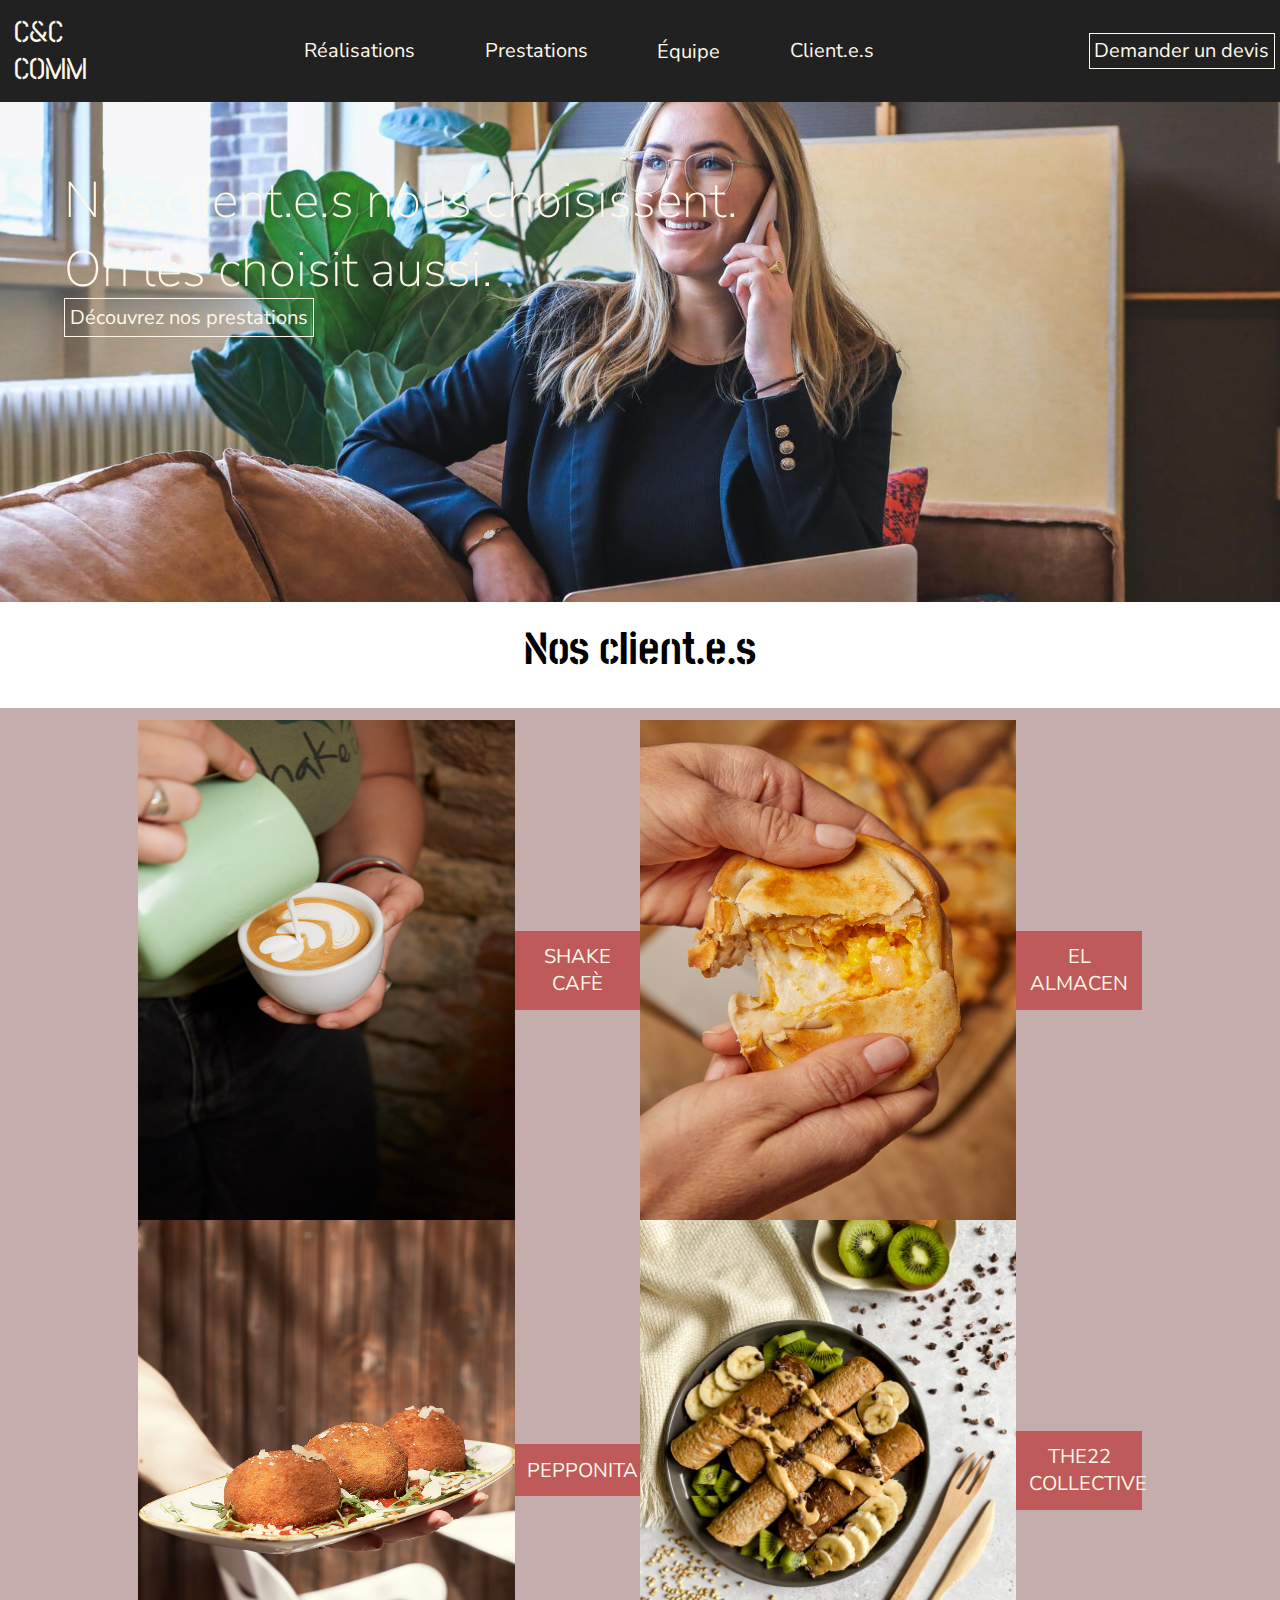
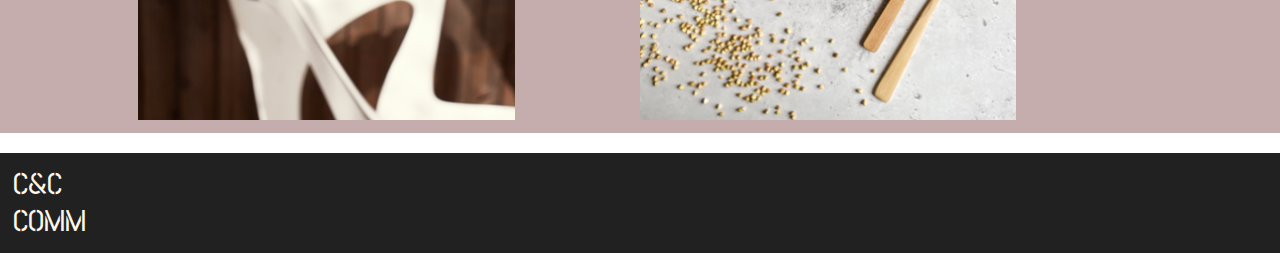
==== pages/clients.html @ c47ff3e6 "maquetacion con flexbox y grids" ====
<!DOCTYPE html>
<html lang="en">
<head>
    <meta charset="UTF-8">
    <meta http-equiv="X-UA-Compatible" content="IE=edge">
    <meta name="viewport" content="width=device-width, initial-scale=1.0">
    <title>C&C COMM - Client.e.s</title>
    <link rel="preconnect" href="https://fonts.googleapis.com">
    <link rel="preconnect" href="https://fonts.gstatic.com" crossorigin>
    <link href="https://fonts.googleapis.com/css2?family=Nunito+Sans:wght@200;400;700&display=swap" rel="stylesheet">
    <link rel="preconnect" href="https://fonts.googleapis.com"> 
    <link rel="preconnect" href="https://fonts.gstatic.com" crossorigin> 
    <link href="https://fonts.googleapis.com/css2?family=Nunito+Sans:wght@200;400;700&family=Stick+No+Bills:wght@200;400;700&display=swap" rel="stylesheet">
    <link rel="stylesheet" href="../css/styles.css">
</head>
<body>
    <header>
        <div>
            <a href="../index.html" class="logo">C&C<br>COMM</a>
        </div>
        <nav>
            <ul>
                <li><a href="./realisations.html">Réalisations</a></li>
                <li><a href="./prestations.html">Prestations</a></li>
                <li><a href="./equipe.html">Équipe</a></li>
                <li><a href="./clients.html">Client.e.s</a></li>
            </ul>
        </nav>
        <div>
            <a href="./prestations.html" class="devis">Demander un devis</a>
        </div>
    </header>
    <main>
        <section class="bannerClients">
            <!--<img src="../assets/img/clients/clients-cover.jpg" alt="cliente">-->
            <div>
                <h1>Nos client.e.s nous choisissent.<br>On les choisit aussi.</h1>
                <a href="./prestations.html">Découvrez nos prestations</a>
            </div>
        </section>
        <section class="clients">
            <div class="clientsTitle">
                <h2>Nos client.e.s</h2>
            </div>
            <div class="nosClients">
                <img src="../assets/img/clients/shakecafe.jpg" alt="shake cafe">
                <a href="https://www.shakecafe.it" target="blank">Shake Cafè</a>
                <img src="../assets/img/clients/almacen.jpg" alt="empanadas">
                <a href="https://www.el-almacen-empanadas.fr" target="blank">El Almacen</a>
                <img src="../assets/img/clients/pepponita.jpg" alt="arancini">
                <a href="https://www.pepponita.fr" target="blank">Pepponita</a>
                <img src="../assets/img/clients/the22.jpg" alt="yoga studio">
                <a href="https://www.the-22.com" target="blank">The22 Collective</a>
            </div>
        </section>
    </main>
    <footer>
        <div>
            <a href="../index.html" class="logo">C&C<br>COMM</a>
        </div>
    </footer>
</body>
</html>
---- css/styles.css ----
/*Todas las paginas - header y footer */
*{
    padding: 0;
    margin: 0;
    box-sizing: border-box;
}
html{
    font-size: 62.5%;
}
.containerGridIndex{
    display: grid;
    grid-template-columns: 1fr;
    grid-template-rows: 10rem 100% auto;
}
header{
    display:flex;
    border: 1px solid #212121;
    width:100%;
    padding:1%;
    background-color: #212121;
    color:#FFF8EA;
    font-family: 'Nunito Sans', sans-serif;
    font-size: 2rem;
    flex-wrap: nowrap;
    justify-content: space-between;
    align-items: center;
}
ul{
    display: flex;
    list-style: none;
    flex-wrap: wrap;
    column-gap: 7rem;
}
li a{
    background-color: #212121;
    color: #FFF8EA;
    font-size: 2rem;
    justify-content: space-around;
    padding: 1%;
    font-family: 'Nunito Sans', sans-serif;
    text-decoration: none;
}
li a:hover{
    background-color:#212121;
    color: #FFF8EA;
    padding:0.5rem;
    border: 1px solid #FFF8EA;
}
footer{
    border: 1% solid #212121;
    padding:1%;
    background-color: #212121;
    color:#FFF8EA;
    font-family: 'Nunito Sans', sans-serif;
    font-size:1.5rem;
    width:100%;
}
.devis{
    display: flex;
    border: 1px solid #FFF8EA;
    background-color: #212121;
    color: #FFF8EA;
    width: 105%;
    align-items: center;
    padding:2%;
    font-size:2rem;
    font-family: 'Nunito Sans', sans-serif;
    text-decoration: none;
    text-align: center;
}
.devis:hover{
    border: 1px solid #FFF8EA;
    background-color:#BE5A5A;
    color: #FFF8EA;   
}
.logo{
    font-family:'Stick No Bills', sans-serif;
    font-weight: light;
    text-align: left;
    font-size: 3rem;
    text-transform: uppercase;
    color:#FFF8EA;
    background-color: transparent;
    text-decoration: none;
}
p{
    font-family:'Nunito Sans', sans-serif;
    font-weight: light;
    text-align: center;
    margin-bottom: 2%;
    font-size: 3rem;
}
/* PAGINA INDEX - ACCUEIL */
.bannerIndex{
    display: grid;
    grid-template-columns: 1fr;
    grid-template-rows: repeat(9,1fr);
    width:100%;
    background-image: url("../assets/img/accueil-index/accueil-cover.jpg");
    background-size: cover;
    height: 50rem;
}
.bannerTextIndex{
    padding: 5%;
    margin-bottom: 15rem;
    background-position: center;
    text-align: left;
    color: #FFF8EA;
}
.bannerTextIndex h1{
    grid-row: 4 / 7;
    align-self: center;
    font-size: 5rem;
    font-family: 'Nunito Sans', sans-serif;
    font-weight: lighter;
    color:#FFF8EA;
}
.bannerTextIndex a{
    grid-row: 7 /8;
    border: 1px solid #FFF8EA;
    padding:0.5rem;
    color: #FFF8EA;
    width: 20%;
    font-size:2rem;
    font-family: 'Nunito Sans', sans-serif;
    text-decoration: none;
    text-align: center;
    margin-left: none;
}
.bannerTextIndex a:hover{
    border: 1px solid #BE5A5A;
    padding:0.5rem;
    color: #FFF8EA;
    background-color: #BE5A5A; 
}
.bannerSub{
    margin-top:3rem;
    font-size: 1.5rem;
    width: 100%;
    padding:1% 2% 1% 2%;
    font-family: 'Nunito Sans', sans-serif;
    background-color: white;
    color:#212121;
    font-size: 2rem;
    align-items: center;
    text-align: center;
}
.nosPrestationsIndex{
    display: grid;
    grid-template-columns: 1fr;
    grid-template-rows: auto 2fr auto;
    justify-content: center;
    align-content: center;
}
.nosPrestationsIndex h3{
    font-size: 4rem;
    text-align: center;
    font-family: 'Stick No Bills', sans-serif;
    margin-top: 10rem;
}
.nosPrestionsIndexImg{
    display: grid;
    grid-template-columns: 1fr 1fr 1fr;
    column-gap: 2rem;
    align-content: space-around;
    justify-content: center;
    margin-top: 4rem;
    margin-bottom: 4rem;
}
.nosPrestationsIndexImg div{
    display: flex;
    justify-content: space-evenly;
    align-items: center;
    align-content: center;
    text-align: center;
}
.indexImg{
    width: 100%;
    height: 30rem;
}
.buttonIndexPrestations{
    display: grid;
    grid-template-columns: 1fr 1fr 1fr;
    align-content: center;
}
.buttonIndexPrestations a{
    grid-column:2/ 3;
    color:#FFF8EA;
    background-color:#BE5A5A;
    width: 100%;
    height: 4rem;
    padding: 1%;
    font-size:2rem;
    font-family: 'Nunito Sans', sans-serif;
    text-decoration: none;
    text-transform: uppercase;
    justify-content: center;
    text-align: center;
}
.nosRealisationsIndex{
    display: flex;
    flex-direction: column;
    margin-top: 2rem;
    color:#212121;
    background-color:#C5ADAD;
    padding:2%;
    text-align: center;
}
.nosRealisationsIndex h3{
    text-justify: center;
    text-align: center;
    font-family: 'Stick No Bills', sans-serif;
    font-size:4rem;
}
.nosRealisationsIndex p{
    font-family: 'Nunito Sans', sans-serif;
    color:#8B1A1A;
    font-size: 2rem;
}
.nosRealisationsIndex img{
    width: 100%; 
    height: 40rem; 
    object-fit:cover;
}
.buttonIndexRealisations{
    display: grid;
    grid-template-columns: 1fr 1fr 1fr;
    align-content: center;
}
.buttonIndexRealisations a{
    margin-top: 2rem;
    grid-column:2/ 3;
    color:#FFF8EA;
    background-color:#BE5A5A;
    width: 100%;
    height: 4rem;
    padding: 1%;
    font-size:2rem;
    font-family: 'Nunito Sans', sans-serif;
    text-decoration: none;
    text-transform: uppercase;
    justify-content: center;
    text-align: center;
}
.besoinParticulierIndex{
    display: flex;
    flex-direction: column;
    margin-left:2%;
    margin-right: 2%;
    color:#212121;
    margin-top:2%;
    text-align: center;
    font-size: 2rem;
}
.besoinParticulierIndex h3{
    text-justify: center;
    text-align: center;
    font-family: 'Stick No Bills', sans-serif;
    font-size:4rem;
}
.besoinParticulierIndex p{
    font-family:'Nunito Sans', sans-serif;
    font-weight: light;
    text-align: center;
    font-size: 2.5rem;
}
.buttonIndexDevis{
    display: grid;
    grid-template-columns: 1fr 1fr 1fr;
    align-content: center;
}
.buttonIndexDevis a{
    grid-column:2/ 3;
    color:#FFF8EA;
    background-color:#BE5A5A;
    width: 100%;
    height: 4rem;
    padding: 1%;
    font-size:2rem;
    font-family: 'Nunito Sans', sans-serif;
    text-decoration: none;
    text-transform: uppercase;
    justify-content: center;
    text-align: center;
}
.barraPreguntaIndex{
    display: flex;
    flex-direction: column;
    background-color: #8B1A1A;
    margin:5%;
    color:#FFF8EA;
    padding:2%;
}
.barraPreguntaIndex p{
    text-justify: left;
    text-align: left;
    font-family: 'Stick No Bills', sans-serif;
    color:#FFF8EA;
    font-weight: bold;
    font-size:3rem;
}
/* PAGINA REALISATIONS */
.bannerRealisations{
    display: grid;
    grid-template-columns: 1fr;
    grid-template-rows: repeat(9,1fr);
    width:100%;
    background-image: url("../assets/img/realisations/realisations-cover.jpg");
    background-size: cover;
    height: 50rem;
}
.bannerRealisations div{
    background-image: url("../assets/img/realisations/realisations-cover.jpg");
    background-size: cover;
    width: 100%;
    height: 50rem;
    padding: 5%;
    background-position: center;
    text-align: left;
    color: #FFF8EA;
}
.bannerRealisations h1{
    display: flex;
    align-items:center;
    margin-left: none;
    font-size: 5rem;
    font-family: 'Nunito Sans', sans-serif;
    font-weight: lighter;
    color:#FFF8EA;
}
.bannerRealisations a{
    flex-wrap: nowrap;
    border: 1px solid #FFF8EA;
    padding:0.5rem;
    color: #FFF8EA;
    width: 20%;
    font-size:2rem;
    font-family: 'Nunito Sans', sans-serif;
    text-decoration: none;
    text-align: center;
}
.bannerRealisations img{
    width: 100%; 
    height: 50rem;
}
.realisations{
display: flex;
flex-direction: column;
}
.realisations h2{
    text-justify: center;
    text-align: center;
    font-family: 'Stick No Bills', sans-serif;
    font-size:5rem;
    margin-top: 3rem;
    margin-bottom: 3rem;
}
.realisationsImg{
    display: flex;
    flex-direction: row;
    flex-wrap: wrap;
    align-items: center;
    justify-content: space-around;
    row-gap: 2rem;
}
.realisationsImg img{
    width: 30%;
    height: 10%;
    margin-bottom: 2rem;
}
/* PAGINA PRESTATIONS */
.bannerPrestations{
 display: grid;
    grid-template-columns: 1fr;
    grid-template-rows: repeat(9,1fr);
    width:100%;
    background-image: url("../assets/img/prestations/prestations-cover.jpg");
    background-size: cover;
    height: 50rem;
}
.bannerPrestations div{
    background-image: url("../assets/img/prestations/prestations-cover.jpg");
    background-size: cover;
    width: 100%;
    height: 50rem;
    padding: 5%;
    background-position: center;
    text-align: left;
    color: #FFF8EA;   
}
.bannerPrestations h1{
    display: flex;
    align-items: center;
    font-size: 5rem;
    font-family: 'Nunito Sans', sans-serif;
    font-weight: lighter;
    color:#FFF8EA;
}
.bannerPrestations a{
    flex-wrap: nowrap;
    border: 1px solid #FFF8EA;
    padding:0.5rem;
    color: #FFF8EA;
    width: 20%;
    font-size:2rem;
    font-family: 'Nunito Sans', sans-serif;
    text-decoration: none;
    text-align: center;
}
.bannerPrestations img{
    width: 100%; 
    height: 50rem;
}
.prestations{
    display: flex;
    flex-direction: column;
    align-items: center;
    justify-content: center;
}
.prestationsTitle{
    text-justify: center;
    text-align: center;
    font-family: 'Stick No Bills', sans-serif;
    font-size:5rem;
    margin-top: 3rem;
    margin-bottom: 3rem;  
}
.prestations div h2{
    font-size:3rem;
    font-family: 'Nunito Sans', sans-serif;
    text-align: center;
    margin-top: 2rem;
}
.prestations p{
    text-align: center;
    font-size: 2rem;
}
.caja{
    color:#212121;
    background-color:#C5ADAD;
    padding:1%;
    text-align: center;  
}
.prestationsButtons{
    display: flex;
    flex-direction: row;
    justify-content: space-evenly;  
}
.prestationsButtons a{
    color:#FFF8EA;
    background-color:#BE5A5A;
    width: 30%;
    height: 10%;
    margin-top: 1rem;
    margin-bottom: 1rem;
    padding:0.5%;
    font-size:2rem;
    font-family: 'Nunito Sans', sans-serif;
    text-decoration: none;
    text-align: center;
    text-transform: uppercase;
}
/* PAGINA EQUIPE */
.bannerEquipe{
   display: grid;
    grid-template-columns: 1fr;
    grid-template-rows: repeat(9,1fr);
    width:100%;
    background-image: url("../assets/img/equipe/equipe-cover.jpg");
    background-size: cover;
    height: 50rem; 
}
.bannerEquipe div{
    background-image: url("../assets/img/equipe/equipe-cover.jpg");
    background-size: cover;
    width: 100%;
    height: 50rem;
    padding: 5%;
    background-position: center;
    text-align: left;
    color: #FFF8EA;     
}
.bannerEquipe h1{
    display: flex;
    align-items: center;
    font-size: 5rem;
    font-family: 'Nunito Sans', sans-serif;
    font-weight: lighter;
    color:#FFF8EA;
}
.bannerEquipe a{
    flex-wrap: nowrap;
    border: 1px solid #FFF8EA;
    padding:0.5rem;
    color: #FFF8EA;
    width: 20%;
    font-size:2rem;
    font-family: 'Nunito Sans', sans-serif;
    text-decoration: none;
    text-align: center;
}
.bannerEquipe img{
    width: 100%; 
    height: 50rem;
}
.nousSommes{
    display: flex;
    flex-direction: column;
    align-items: center;
    justify-content: space-around;
}
.nousSommes h2{
    font-size: 5rem;
    text-justify: center;
    text-align: center;
    font-family: 'Stick No Bills', sans-serif; 
    margin-top: 2rem;
    margin-bottom: 2rem;
}
.nousSommes h3{
    font-size:4rem;
    margin-top:2rem;
    font-family: 'Stick No Bills', sans-serif;
    font-weight: bold;
    color:#BE5A5A;
    text-align: center;
}
.nousSommes img{
    width: 50%;
    height: 50rem;
}
.notreApproche{
    display: flex;
    flex-direction: column;
    justify-content: space-around;
}
.notreApproche h3{
    font-size: 4rem;
    text-justify: center;
    text-align: center;
    font-family: 'Stick No Bills', sans-serif; 
}
.notreApprocheImg{
    display: flex;
    flex-direction: row;
    justify-content: space-around;
}
.notreApprocheImg img{
    width: 40%;
    height: 20rem;
    margin: 1rem;
}
.notreApprocheText{
    display: flex;
    flex-direction: row;
    font-family:'Nunito Sans', sans-serif;
    font-weight: light;
    font-size: 2rem;
    justify-content: space-around;
}
.parlezNous{
    display: flex;
    flex-direction: column;
    width: 100%;
    color:#212121;
    background-color:#C5ADAD;
    padding:1%;
    text-align: center;
    font-size:2.5rem;
    margin-bottom: 3rem;
}
.parlezNous h3{
    font-size: 4rem;
    color:#8B1A1A;
    text-justify: center;
    text-align: center;
    font-family: 'Stick No Bills', sans-serif;
}
.parlezNousButton{
    display: flex;
    align-items: center;
    justify-content: center;
}
.parlezNousButton a{
    color:#FFF8EA;
    background-color:#8B1A1A;
    width: 30%;
    height: 10%;
    margin-top: 1rem;
    margin-bottom: 1rem;
    padding:0.5%;
    font-size:2rem;
    font-family: 'Nunito Sans', sans-serif;
    text-decoration: none;
    text-align: center;
    text-transform: uppercase; 
}
/* PAGINA CLIENTS */
.bannerClients{
     display: grid;
    grid-template-columns: 1fr;
    grid-template-rows: repeat(9,1fr);
    width:100%;
    background-image: url("../assets/img/clients/clients-cover.jpg");
    background-size: cover;
    height: 50rem;
}
.bannerClients div{
    background-image: url("../assets/img/clients/clients-cover.jpg");
    background-size: cover;
    width: 100%;
    height: 50rem;
    padding: 5%;
    background-position: center;
    text-align: left;
    color: #FFF8EA;  
}
.bannerClients h1{
    display: flex;
    align-items: center;
    font-size: 5rem;
    font-family: 'Nunito Sans', sans-serif;
    font-weight: lighter;
    color:#FFF8EA;
}
.bannerClients a{
    flex-wrap: nowrap;
    border: 1px solid #FFF8EA;
    padding:0.5rem;
    color: #FFF8EA;
    width: 20%;
    font-size:2rem;
    font-family: 'Nunito Sans', sans-serif;
    text-decoration: none;
    text-align: center;
}
.bannerClients img{
    width: 100%; 
    height: 50rem;
}
.clients{
    display: flex;
    flex-direction: column;
    flex-wrap: wrap;
    align-items: center;
    justify-content: center;
}
.clientsTitle{
    font-size: 3rem;
    text-justify: center;
    text-align: center;
    font-family: 'Stick No Bills', sans-serif;
    margin-top: 2rem;
    margin-bottom: 1rem;
}
.clients img{
    width: 30%; 
    height: 50rem;
}
.nosClients{
    display: flex;
    flex-direction: row;
    flex-wrap: wrap;
    align-items: center;
    justify-content: center;
    background-color:#C5ADAD;
    padding:1%;
    width: 100%;
    text-align: center;
    font-size:2.5rem;
    margin-bottom: 2rem;
    margin-top: 2rem;
}
.nosClients a{
    color:#FFF8EA;
    background-color:#BE5A5A;
    width: 10%;
    height: 10%;
    margin-top: 1rem;
    margin-bottom: 1rem;
    padding:1%;
    font-size:2rem;
    font-family: 'Nunito Sans', sans-serif;
    text-decoration: none;
    text-align: center;
    text-transform: uppercase;
}
/*RESPONSIVE TABLET*/
@media (max-width:768px){
    p{
        font-family:'Nunito Sans', sans-serif;
        font-weight: light;
        text-align: center;
        margin-bottom: 1%;
        font-size: 2rem;
    }
    header{
        display:flex;
        border: 1px solid #212121;
        width:100%;
        padding:1%;
        background-color: #212121;
        color:#FFF8EA;
        font-family: 'Nunito Sans', sans-serif;
        font-size: 1rem;
        flex-wrap: nowrap;
        justify-content: space-around;
        align-items: center;
    }
    ul{
        display: flex;
        list-style: none;
        flex-wrap: wrap;
        column-gap: 1.5rem;
    }
    li a{
        background-color: #212121;
        color: #FFF8EA;
        font-size: 1.5rem;
        justify-content: space-around;
        padding:0.5%;
        font-family: 'Nunito Sans', sans-serif;
        text-decoration: none;
    }
    .devis{
        display: flex;
        border: 1px solid #FFF8EA;
        background-color: #212121;
        color: #FFF8EA;
        width: 105%;
        align-items: center;
        padding:1%;
        font-size:1.5rem;
        font-family: 'Nunito Sans', sans-serif;
        text-decoration: none;
        text-align: center;
    }
    .bannerSub{
        margin-top:4rem;
        font-size: 1.5rem;
        width: 100%;
        padding:1% 2% 1% 2%;
        font-family: 'Nunito Sans', sans-serif;
        background-color: white;
        color:#212121;
        font-size: 1.5rem;
        align-items: center;
        text-align: center;
    }
    .nosPrestationsIndex h3{
        font-size: 4rem;
        text-align: center;
        font-family: 'Stick No Bills', sans-serif;
        margin-top: 4rem;
    }
    .indexImg{
        width: 100%;
        height: 20rem;
    }
    .nosPrestionsIndexImg{
        display: grid;
        grid-template-columns: 1fr 1fr 1fr;
        column-gap: 1rem;
        align-content: space-around;
        justify-content: center;
        margin-top: 2rem;
        margin-bottom: 2rem;
    }
    .nosPrestationsIndexImg div{
        display: flex;
        justify-content: space-evenly;
        align-items: center;
        align-content: center;
        text-align: center;
    }

    .buttonIndexPrestations{
        display: grid;
        grid-template-columns: 1fr 1fr 1fr;
        align-content: center;
    }
    .buttonIndexPrestations a{
        grid-column:2/ 3;
        color:#FFF8EA;
        background-color:#BE5A5A;
        width: 100%;
        height: 3rem;
        padding: 1%;
        font-size:1.5rem;
        font-family: 'Nunito Sans', sans-serif;
        text-decoration: none;
        text-transform: uppercase;
        justify-content: center;
        text-align: center;
    }
    .buttonIndexRealisations a{
        margin-top: 2rem;
        grid-column:2/ 3;
        color:#FFF8EA;
        background-color:#BE5A5A;
        width: 100%;
        height: 3rem;
        padding: 1%;
        font-size:1.5rem;
        font-family: 'Nunito Sans', sans-serif;
        text-decoration: none;
        text-transform: uppercase;
        justify-content: center;
        text-align: center;
    }
    .besoinParticulierIndex p{
        font-family:'Nunito Sans', sans-serif;
        font-weight: light;
        text-align: center;
        font-size: 2rem;
    }
    .buttonIndexDevis a{
        grid-column:2/ 3;
        color:#FFF8EA;
        background-color:#BE5A5A;
        width: 100%;
        height: 3rem;
        padding: 1%;
        font-size:1.5rem;
        font-family: 'Nunito Sans', sans-serif;
        text-decoration: none;
        text-transform: uppercase;
        justify-content: center;
        text-align: center;
    }
}
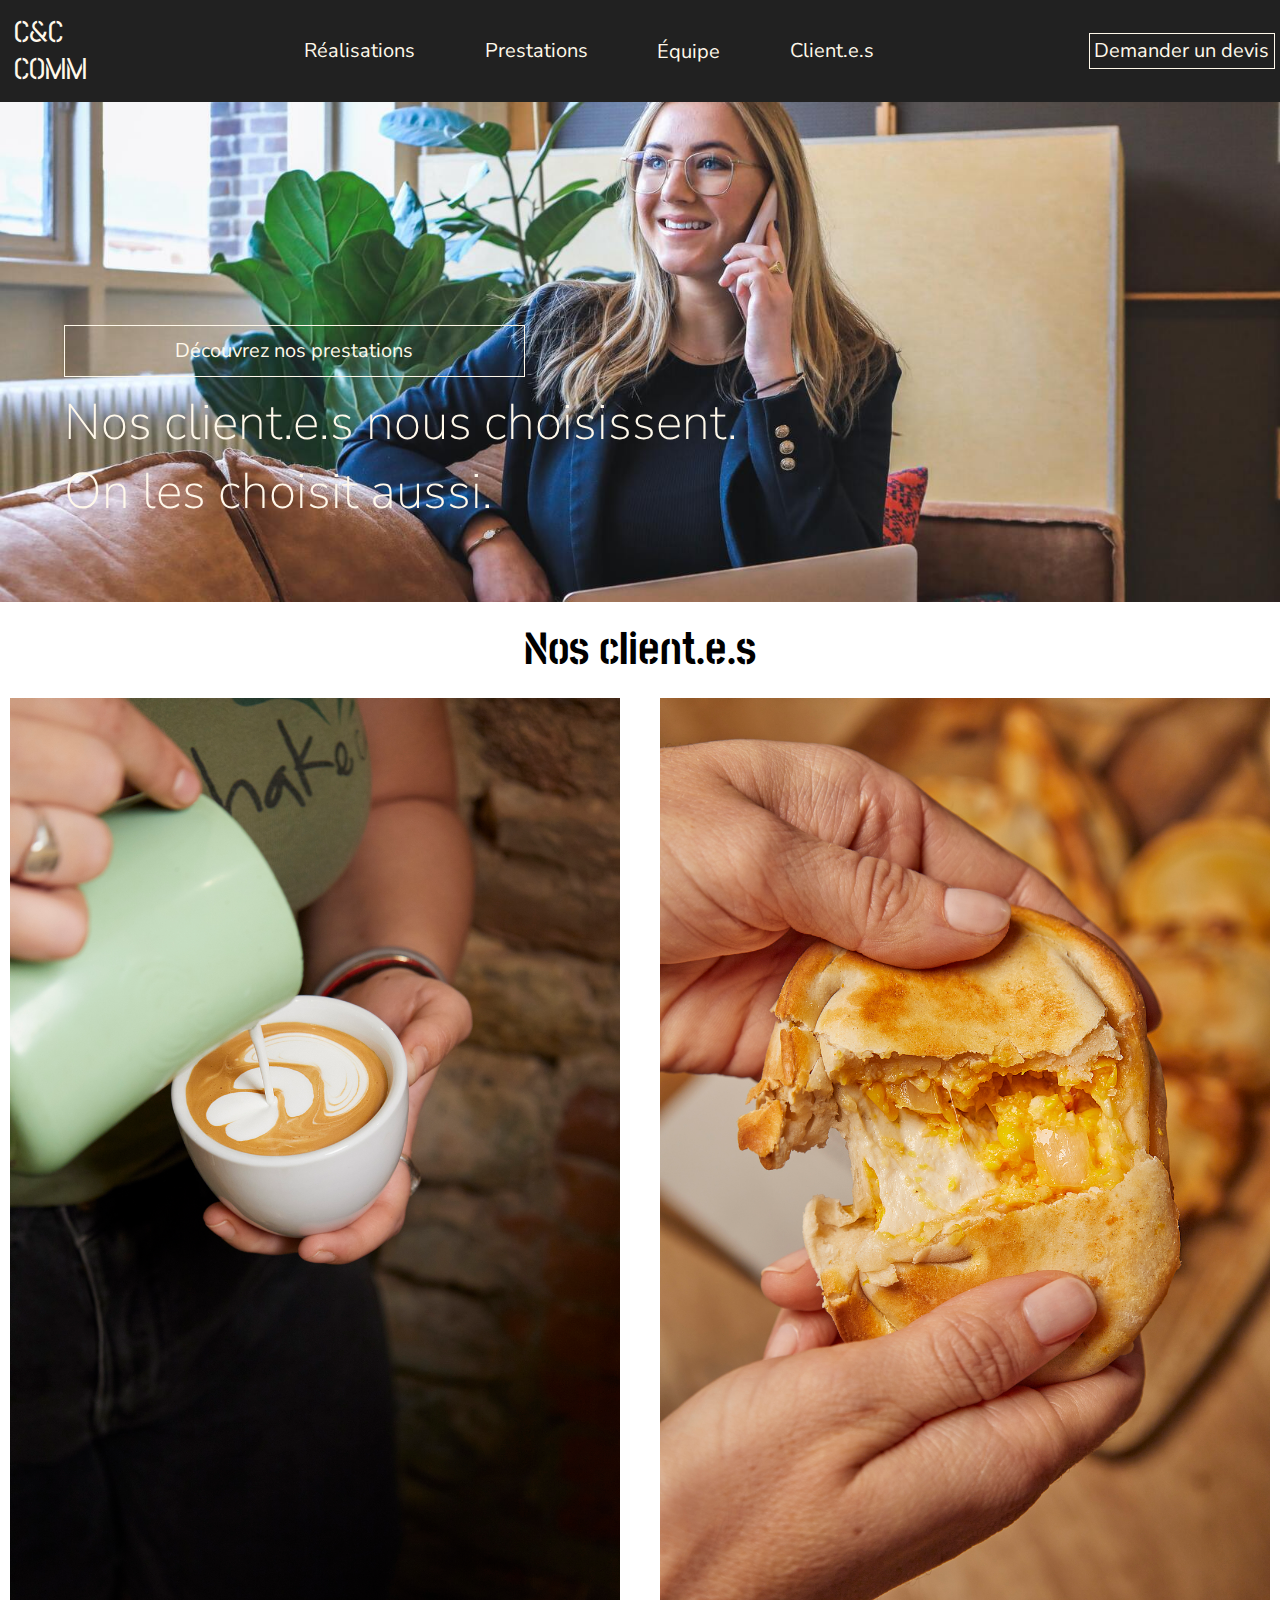
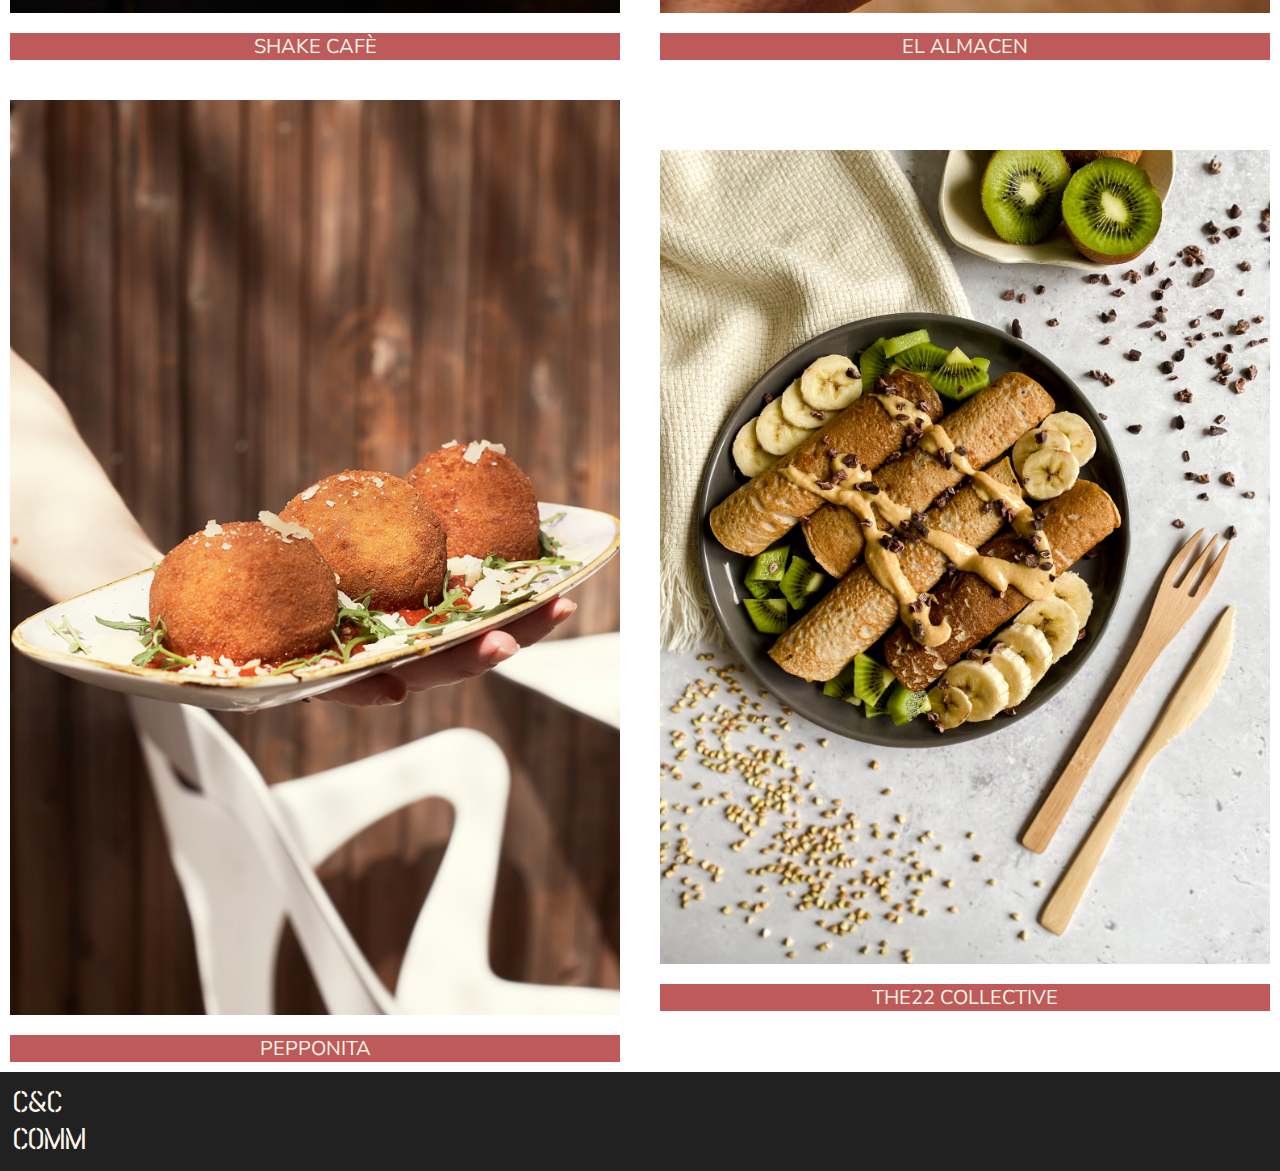
==== commit e82075f8: "responsive mobile pagina clients, grid pagina clients" ====
--- a/pages/clients.html
+++ b/pages/clients.html
@@ -42,16 +42,24 @@
             <div class="clientsTitle">
                 <h2>Nos client.e.s</h2>
             </div>
-            <div class="nosClients">
+        <section class="clientsCards">
+            <div class="ShakeCafe">
                 <img src="../assets/img/clients/shakecafe.jpg" alt="shake cafe">
                 <a href="https://www.shakecafe.it" target="blank">Shake Cafè</a>
+            </div>
+            <div class="ElAlmacen">
                 <img src="../assets/img/clients/almacen.jpg" alt="empanadas">
                 <a href="https://www.el-almacen-empanadas.fr" target="blank">El Almacen</a>
+            </div>
+            <div class="Pepponita">
                 <img src="../assets/img/clients/pepponita.jpg" alt="arancini">
                 <a href="https://www.pepponita.fr" target="blank">Pepponita</a>
+            </div>
+            <div class="The22">
                 <img src="../assets/img/clients/the22.jpg" alt="yoga studio">
                 <a href="https://www.the-22.com" target="blank">The22 Collective</a>
-            </div>
+            </section>
+        </div>
         </section>
     </main>
     <footer>
--- a/css/styles.css
+++ b/css/styles.css
@@ -168,7 +168,7 @@
     margin-bottom: 4rem;
 }
 .nosPrestationsIndexImg div{
-    display: flex;
+    display: grid;
     justify-content: space-evenly;
     align-items: center;
     align-content: center;
@@ -442,23 +442,24 @@
     text-align: center;  
 }
 .prestationsButtons{
-    display: flex;
-    flex-direction: row;
-    justify-content: space-evenly;  
+    display: grid;
+    grid-template-columns: 1fr 1fr;
+    grid-template-rows: 2fr;
+    justify-content: space-between;  
 }
 .prestationsButtons a{
+    display: grid;
     color:#FFF8EA;
     background-color:#BE5A5A;
-    width: 30%;
-    height: 10%;
+    display: grid;
+    font-size: 2rem;
+    width: 100%;
+    height: 100%;
+    font-family: 'Nunito Sans', sans-serif;
+    text-decoration: none;
+    text-align: center;
+    text-transform: uppercase;
     margin-top: 1rem;
-    margin-bottom: 1rem;
-    padding:0.5%;
-    font-size:2rem;
-    font-family: 'Nunito Sans', sans-serif;
-    text-decoration: none;
-    text-align: center;
-    text-transform: uppercase;
 }
 /* PAGINA EQUIPE */
 .bannerEquipe{
@@ -597,7 +598,7 @@
 }
 /* PAGINA CLIENTS */
 .bannerClients{
-     display: grid;
+    display: grid;
     grid-template-columns: 1fr;
     grid-template-rows: repeat(9,1fr);
     width:100%;
@@ -608,6 +609,7 @@
 .bannerClients div{
     background-image: url("../assets/img/clients/clients-cover.jpg");
     background-size: cover;
+    display: grid;
     width: 100%;
     height: 50rem;
     padding: 5%;
@@ -616,7 +618,8 @@
     color: #FFF8EA;  
 }
 .bannerClients h1{
-    display: flex;
+    display: grid;
+    grid-row: 9/10;
     align-items: center;
     font-size: 5rem;
     font-family: 'Nunito Sans', sans-serif;
@@ -624,26 +627,24 @@
     color:#FFF8EA;
 }
 .bannerClients a{
-    flex-wrap: nowrap;
+    display: grid;
+    grid-row: 8/9;
     border: 1px solid #FFF8EA;
-    padding:0.5rem;
     color: #FFF8EA;
-    width: 20%;
-    font-size:2rem;
-    font-family: 'Nunito Sans', sans-serif;
-    text-decoration: none;
-    text-align: center;
+    width: 40%;
+    font-size:2rem;
+    font-family: 'Nunito Sans', sans-serif;
+    text-decoration: none;
+    text-align: center;
+    align-items: center;
+    justify-content: center;
+}
+.bannerClients a:hover{
+    background-color: #BE5A5A;
 }
 .bannerClients img{
     width: 100%; 
     height: 50rem;
-}
-.clients{
-    display: flex;
-    flex-direction: column;
-    flex-wrap: wrap;
-    align-items: center;
-    justify-content: center;
 }
 .clientsTitle{
     font-size: 3rem;
@@ -653,37 +654,118 @@
     margin-top: 2rem;
     margin-bottom: 1rem;
 }
-.clients img{
-    width: 30%; 
-    height: 50rem;
-}
-.nosClients{
-    display: flex;
-    flex-direction: row;
-    flex-wrap: wrap;
-    align-items: center;
-    justify-content: center;
-    background-color:#C5ADAD;
-    padding:1%;
-    width: 100%;
+.clientsCards{
+    width: 100%;
+    height: auto;
+    display: grid;
+    grid-template-columns: 1fr 1fr;
+    grid-template-rows: 1fr 1fr;
+    column-gap: 2rem;
+    row-gap: 2rem;
+    align-items: center;
+    justify-content: space-around;
     text-align: center;
     font-size:2.5rem;
-    margin-bottom: 2rem;
+}
+.clientsCards div img{
+    width: 100%; 
+    height: 100%;
+}
+.ShakeCafe{
+    display: grid;
+    align-items: center;
+    justify-content: center;
+    text-align: center;
+    font-size:2rem;
+    margin:1rem;
+}
+.ShakeCafe a{
+    display: grid;
+    color:#FFF8EA;
+    background-color:#BE5A5A;
+    width: 100%;
+    height: auto;
+    font-size:2rem;
+    font-family: 'Nunito Sans', sans-serif;
+    text-decoration: none;
+    text-align: center;
+    text-transform: uppercase;
+    justify-content: center;
+    align-items: center;
     margin-top: 2rem;
 }
-.nosClients a{
+.ElAlmacen{
+    display: grid;
+    align-items: center;
+    justify-content: center;
+    text-align: center;
+    font-size:2rem;
+    margin:1rem;
+}
+.ElAlmacen a{
+    display: grid;
     color:#FFF8EA;
     background-color:#BE5A5A;
-    width: 10%;
-    height: 10%;
-    margin-top: 1rem;
-    margin-bottom: 1rem;
-    padding:1%;
+    width: 100%;
+    height: auto;
     font-size:2rem;
     font-family: 'Nunito Sans', sans-serif;
     text-decoration: none;
     text-align: center;
     text-transform: uppercase;
+    justify-content: center;
+    align-items: center;
+    margin-top: 2rem;
+}
+.Pepponita{
+    display: grid;
+    align-items: center;
+    justify-content: center;
+    text-align: center;
+    font-size:2rem;
+    margin:1rem;
+}
+.Pepponita a{
+    display: grid;
+    color:#FFF8EA;
+    background-color:#BE5A5A;
+    width: 100%;
+    height: auto;
+    font-size:2rem;
+    font-family: 'Nunito Sans', sans-serif;
+    text-decoration: none;
+    text-align: center;
+    text-transform: uppercase;
+    justify-content: center;
+    align-items: center;
+    margin-top: 2rem;
+}
+.The22{
+    display: grid;
+    align-items: center;
+    justify-content: center;
+    text-align: center;
+    font-size:2rem;
+    margin:1rem;
+}
+.The22 img{
+    width: 100%;
+    height: 100%;
+}
+.The22 a{
+    display: grid;
+    color:#FFF8EA;
+    background-color:#BE5A5A;
+    width: 100%;
+    height: auto;
+    font-size:2rem;
+    font-family: 'Nunito Sans', sans-serif;
+    text-decoration: none;
+    text-align: center;
+    text-transform: uppercase;
+    justify-content: center;
+    align-items: center;
+    margin-top: 2rem;
 }
 /*RESPONSIVE TABLET*/
 @media (max-width:768px){
@@ -714,13 +796,8 @@
         column-gap: 1.5rem;
     }
     li a{
-        background-color: #212121;
-        color: #FFF8EA;
         font-size: 1.5rem;
-        justify-content: space-around;
         padding:0.5%;
-        font-family: 'Nunito Sans', sans-serif;
-        text-decoration: none;
     }
     .devis{
         display: flex;
@@ -736,22 +813,15 @@
         text-align: center;
     }
     .bannerSub{
-        margin-top:4rem;
+        margin-top:6rem;
         font-size: 1.5rem;
         width: 100%;
-        padding:1% 2% 1% 2%;
-        font-family: 'Nunito Sans', sans-serif;
-        background-color: white;
-        color:#212121;
+        padding:1% 3% 1% 3%;
         font-size: 1.5rem;
-        align-items: center;
-        text-align: center;
     }
     .nosPrestationsIndex h3{
         font-size: 4rem;
-        text-align: center;
-        font-family: 'Stick No Bills', sans-serif;
-        margin-top: 4rem;
+        margin-top: 2rem;
     }
     .indexImg{
         width: 100%;
@@ -773,7 +843,6 @@
         align-content: center;
         text-align: center;
     }
-
     .buttonIndexPrestations{
         display: grid;
         grid-template-columns: 1fr 1fr 1fr;
@@ -828,4 +897,272 @@
         justify-content: center;
         text-align: center;
     }
+    /*pagina realisations*/
+    .realisations h2{
+        font-size:6rem;
+    }
+    /*pagina prestations*/
+    .prestationsTitle{
+        font-size: 6rem;
+        margin: 2rem;
+    }
+    .prestations div h2{
+        font-size:3rem;
+        margin: 1rem;
+    }
+    .prestations p{
+        font-size: 2rem;
+        margin: 1rem;
+    }
+    .prestationsButtons a{
+        display: grid;
+        column-gap: 0.5rem;
+        font-size: 2rem;
+        width: 100%;
+        height: 60%;
+        margin-top: 2rem;
+        margin-bottom: 2rem;
+    }
+    /*pagina equipe*/
+    .nousSommes h2{
+        font-size: 6rem;
+    }
+    .nousSommes img{
+        width: 50%;
+        height: 40rem;
+        margin-bottom: 1rem;
+        margin: 1rem;
+    }
+    .nousSommes h3{
+        font-size: 4rem;
+        margin-top: 1rem;
+    }
+    .nousSommes P{
+        font-size: 2rem;
+    }
+    /*pagina clients*/
+
+}
+/*RESPONSIVE MOBILE*/
+@media (max-width:320px){
+    /*pagina index*/
+    .bannerTextIndex h1{
+        font-size: 4rem;
+    }
+    p{
+        font-family:'Nunito Sans', sans-serif;
+        font-weight: light;
+        text-align: center;
+        margin-bottom: 1%;
+        font-size: 1.2rem;
+        margin-bottom: 1rem;
+    }
+    header{
+        display:flex;
+        border: 1px solid #212121;
+        width:100%;
+        padding:1%;
+        background-color: #212121;
+        color:#FFF8EA;
+        font-family: 'Nunito Sans', sans-serif;
+        font-size: 1rem;
+        flex-wrap: nowrap;
+        justify-content: space-around;
+        align-items: center;
+    }
+    ul{
+        display: flex;
+        list-style: none;
+        flex-wrap: wrap;
+        column-gap: 0.5rem;
+    }
+    li a{
+        background-color: #212121;
+        color: #FFF8EA;
+        font-size: 1.5rem;
+        justify-content: space-around;
+        padding:0.5%;
+        font-family: 'Nunito Sans', sans-serif;
+        text-decoration: none;
+    }
+    .devis{
+        display: flex;
+        padding:1%;
+        font-size:1.5rem;
+    }
+    .bannerSub{
+        margin-top:8rem;
+        font-size: 1.2rem;
+        width: 100%;
+        padding:1% 4% 1% 4%;
+    }
+    .nosPrestationsIndex h3{
+        font-size: 4rem;
+        text-align: center;
+        font-family: 'Stick No Bills', sans-serif;
+        margin-top: 2rem;
+    }
+    .nosPrestationsIndex p{
+        font-size: 1.2rem;
+    }
+    .indexImg{
+        width: 100%;
+        height: 10rem;
+    }
+    .nosPrestionsIndexImg{
+        display: grid;
+        grid-template-columns: 1fr 1fr 1fr;
+        column-gap: 0.5rem;
+        align-content: space-around;
+        justify-content: center;
+        margin-top: 2rem;
+        margin-bottom: 2rem;
+    }
+    .nosPrestationsIndexImg div{
+        display: flex;
+        justify-content: space-evenly;
+        align-items: center;
+        align-content: center;
+        text-align: center;
+    }
+    .buttonIndexPrestations{
+        display: grid;
+        grid-template-columns: 1fr 5fr 1fr;
+        align-content: center;
+    }
+    .buttonIndexPrestations a{
+        grid-column:2/ 3;
+        color:#FFF8EA;
+        background-color:#BE5A5A;
+        width: 100%;
+        height: 3rem;
+        padding: 1%;
+        font-size:1rem;
+        font-family: 'Nunito Sans', sans-serif;
+        text-decoration: none;
+        text-transform: uppercase;
+        justify-content: center;
+        text-align: center;
+    }
+    .buttonIndexRealisations{
+        display: grid;
+        grid-template-columns: 1fr 5fr 1fr;
+        align-content: center;
+    }
+    .buttonIndexRealisations a{
+        margin-top: 2rem;
+        grid-column:2/ 3;
+        color:#FFF8EA;
+        background-color:#BE5A5A;
+        width: 100%;
+        height: 3rem;
+        padding: 1%;
+        font-size:1rem;
+        font-family: 'Nunito Sans', sans-serif;
+        text-decoration: none;
+        text-transform: uppercase;
+        justify-content: center;
+        text-align: center;
+    }
+    .besoinParticulierIndex p{
+        font-family:'Nunito Sans', sans-serif;
+        font-weight: light;
+        text-align: center;
+        font-size: 1.5rem;
+    }
+    .buttonIndexDevis{
+        display: grid;
+        grid-template-columns: 1fr 5fr 1fr;
+        align-content: center;
+    }
+    .buttonIndexDevis a{
+        grid-column:2/ 3;
+        width: 100%;
+        height: 3rem;
+        padding: 1%;
+        font-size:1.2rem;
+    }
+    /*pagina realisations*/
+    .bannerRealisations h1{
+        font-size: 4rem;
+        margin-bottom: 2rem;
+    }
+    .realisations h2{
+        font-size:4rem;
+    }
+    /*pagina prestations*/
+    .bannerPrestations h1{
+        font-size: 3rem;
+        margin-bottom: 2rem;
+    }
+    .prestationsTitle{
+        font-size: 4rem;
+        margin-bottom: 1rem;
+    }
+    .prestations p{
+        font-size: 1.2rem;
+        margin: 1rem;
+    }
+    .prestations div h2{
+        font-size:2rem;
+        margin-top: 1rem;
+    }
+    .prestationsButtons a{
+        display: grid;
+        column-gap: 0.5rem;
+        font-size: 1rem;
+        width: 100%;
+        height: 2rem;
+        margin-top: 2rem;
+        margin-bottom: 2rem;
+    }
+    /*pagina equipe*/
+    .bannerEquipe h1{
+        font-size: 4rem;
+        margin-bottom: 2rem;
+    }
+    .bannerEquipe a {
+        width: 30%;
+        height: 4rem;
+    }
+    .nousSommes h2{
+        font-size: 4rem;
+    }
+    .nousSommes img{
+        width: 50%;
+        height: 20rem;
+        margin-bottom: 1rem;
+        margin: 1rem;
+    }
+    .nousSommes h3{
+        font-size: 3rem;
+        margin-top: 1rem;
+    }
+    .nousSommes P{
+        font-size: 1.5rem;
+    }
+    .notreApprocheText{
+        font-size: 1rem;
+    }
+    .parlezNousButton a{
+        color:#FFF8EA;
+        background-color:#8B1A1A;
+        width: 40%;
+        height: 10%;
+        margin-top: 1rem;
+        margin-bottom: 1rem;
+        padding:0.5%;
+        font-size:1.2rem;
+    }
+    .parlezNous h3{
+        font-size: 2rem;
+    }
+    .notreApproche h3{
+        font-size: 3rem;
+    }
+    .notreApprocheImg img{
+        width: 30%;
+        height: 10rem;
+        margin: 0.5rem;
+    }
 }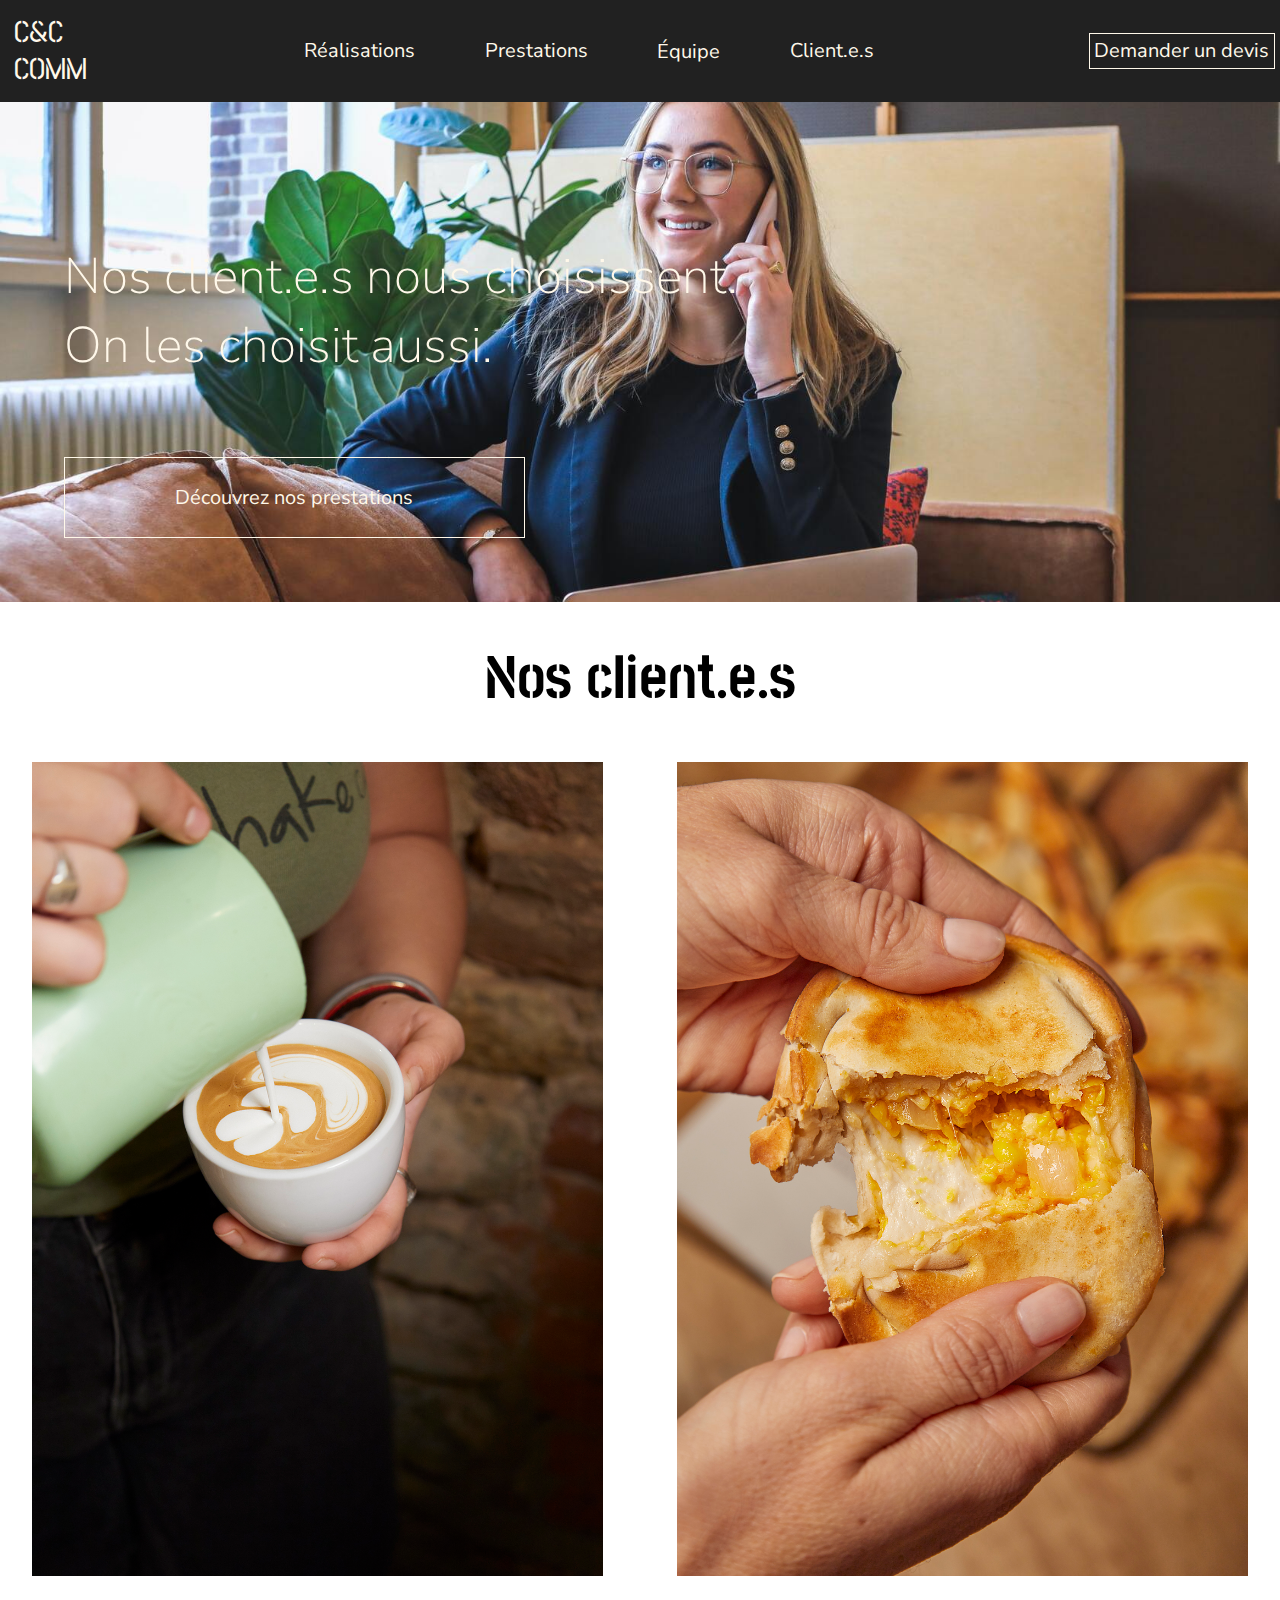
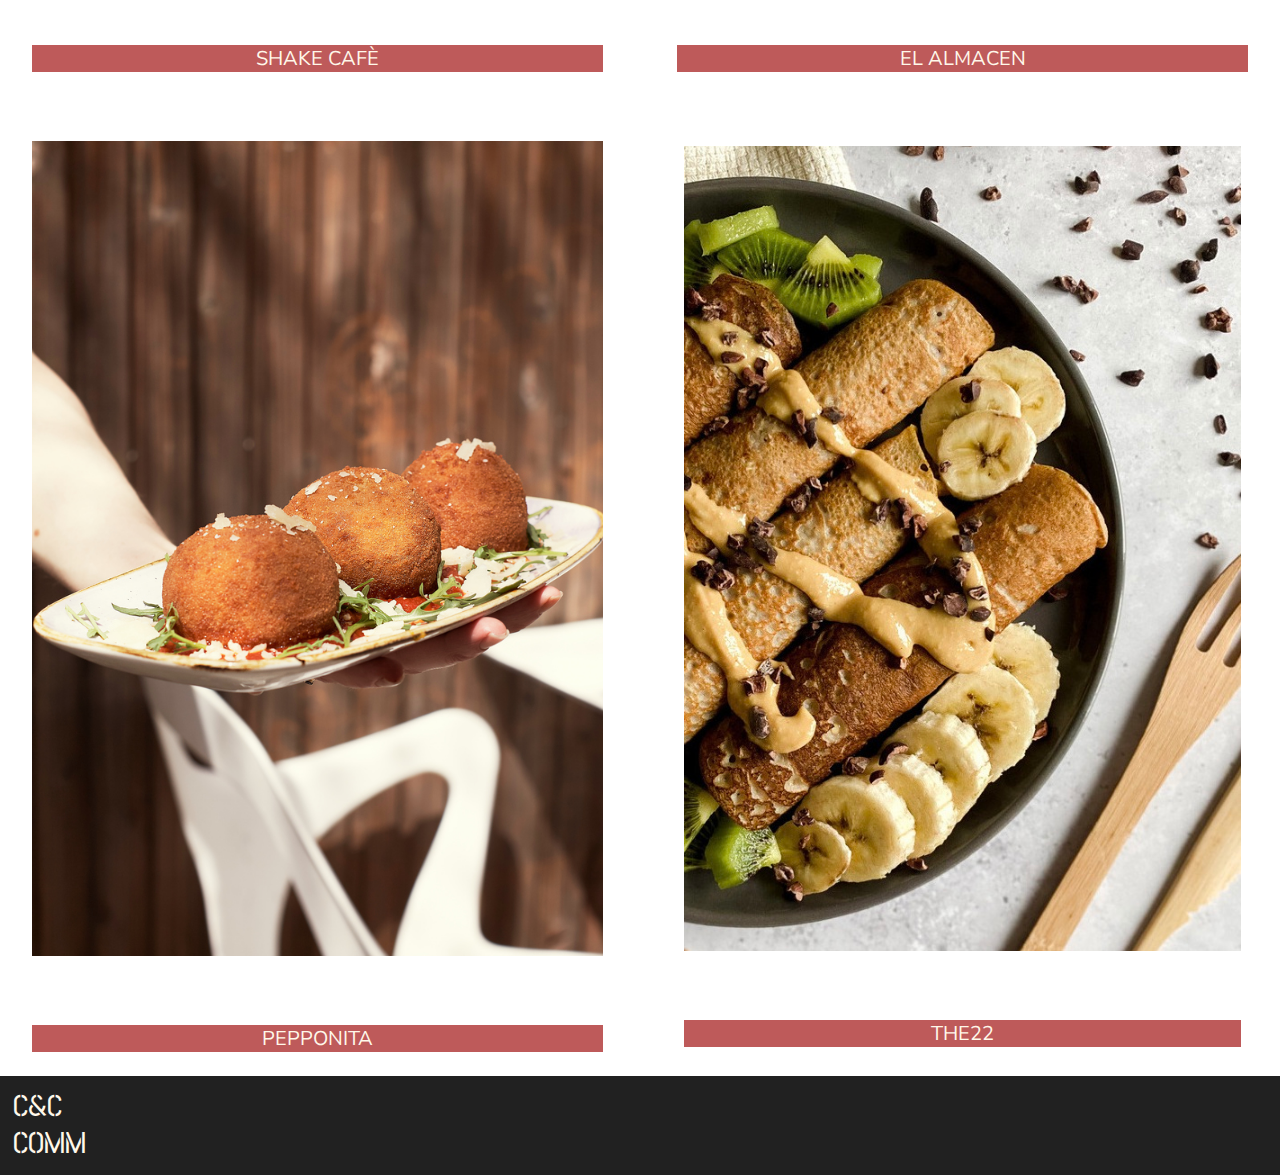
==== commit c7149fee: "Responsive pagina clientes, agregue pagina formulario" ====
--- a/pages/clients.html
+++ b/pages/clients.html
@@ -27,7 +27,7 @@
             </ul>
         </nav>
         <div>
-            <a href="./prestations.html" class="devis">Demander un devis</a>
+            <a href="./formulario.html" class="devis" target="blank">Demander un devis</a>
         </div>
     </header>
     <main>
@@ -57,7 +57,7 @@
             </div>
             <div class="The22">
                 <img src="../assets/img/clients/the22.jpg" alt="yoga studio">
-                <a href="https://www.the-22.com" target="blank">The22 Collective</a>
+                <a href="https://www.the-22.com" target="blank">The22</a>
             </section>
         </div>
         </section>
--- a/css/styles.css
+++ b/css/styles.css
@@ -1,4 +1,4 @@
-/*Todas las paginas - header y footer */
+/*Todas las paginas - header y footer*/
 *{
     padding: 0;
     margin: 0;
@@ -12,7 +12,7 @@
     grid-template-columns: 1fr;
     grid-template-rows: 10rem 100% auto;
 }
-header{
+header{ 
     display:flex;
     border: 1px solid #212121;
     width:100%;
@@ -137,7 +137,7 @@
     margin-top:3rem;
     font-size: 1.5rem;
     width: 100%;
-    padding:1% 2% 1% 2%;
+    padding:1% 4% 1% 4%;
     font-family: 'Nunito Sans', sans-serif;
     background-color: white;
     color:#212121;
@@ -153,7 +153,7 @@
     align-content: center;
 }
 .nosPrestationsIndex h3{
-    font-size: 4rem;
+    font-size: 5rem;
     text-align: center;
     font-family: 'Stick No Bills', sans-serif;
     margin-top: 10rem;
@@ -395,6 +395,7 @@
     font-family: 'Nunito Sans', sans-serif;
     font-weight: lighter;
     color:#FFF8EA;
+    margin-bottom: 2rem;
 }
 .bannerPrestations a{
     flex-wrap: nowrap;
@@ -406,6 +407,7 @@
     font-family: 'Nunito Sans', sans-serif;
     text-decoration: none;
     text-align: center;
+    margin-top: 2rem;
 }
 .bannerPrestations img{
     width: 100%; 
@@ -426,7 +428,7 @@
     margin-bottom: 3rem;  
 }
 .prestations div h2{
-    font-size:3rem;
+    font-size:4rem;
     font-family: 'Nunito Sans', sans-serif;
     text-align: center;
     margin-top: 2rem;
@@ -434,6 +436,7 @@
 .prestations p{
     text-align: center;
     font-size: 2rem;
+    padding: 1%;
 }
 .caja{
     color:#212121;
@@ -449,17 +452,16 @@
 }
 .prestationsButtons a{
     display: grid;
+    justify-content: space-around;
     color:#FFF8EA;
     background-color:#BE5A5A;
-    display: grid;
     font-size: 2rem;
-    width: 100%;
-    height: 100%;
     font-family: 'Nunito Sans', sans-serif;
     text-decoration: none;
     text-align: center;
     text-transform: uppercase;
-    margin-top: 1rem;
+    margin-top: 2rem;
+    margin-bottom: 2rem;
 }
 /* PAGINA EQUIPE */
 .bannerEquipe{
@@ -619,7 +621,7 @@
 }
 .bannerClients h1{
     display: grid;
-    grid-row: 9/10;
+    grid-row: 1/4;
     align-items: center;
     font-size: 5rem;
     font-family: 'Nunito Sans', sans-serif;
@@ -628,7 +630,7 @@
 }
 .bannerClients a{
     display: grid;
-    grid-row: 8/9;
+    grid-row: 4/5;
     border: 1px solid #FFF8EA;
     color: #FFF8EA;
     width: 40%;
@@ -640,19 +642,18 @@
     justify-content: center;
 }
 .bannerClients a:hover{
-    background-color: #BE5A5A;
+    background-color: #212121;
 }
 .bannerClients img{
     width: 100%; 
-    height: 50rem;
+    height: 60rem;
 }
 .clientsTitle{
-    font-size: 3rem;
+    font-size: 4rem;
     text-justify: center;
     text-align: center;
     font-family: 'Stick No Bills', sans-serif;
-    margin-top: 2rem;
-    margin-bottom: 1rem;
+    margin-top: 4rem;
 }
 .clientsCards{
     width: 100%;
@@ -660,16 +661,15 @@
     display: grid;
     grid-template-columns: 1fr 1fr;
     grid-template-rows: 1fr 1fr;
-    column-gap: 2rem;
-    row-gap: 2rem;
+    column-gap: 1rem;
     align-items: center;
     justify-content: space-around;
     text-align: center;
-    font-size:2.5rem;
 }
 .clientsCards div img{
     width: 100%; 
-    height: 100%;
+    height: 90%;
+    object-fit: cover;
 }
 .ShakeCafe{
     display: grid;
@@ -677,7 +677,6 @@
     justify-content: center;
     text-align: center;
     font-size:2rem;
-    margin:1rem;
 }
 .ShakeCafe a{
     display: grid;
@@ -692,7 +691,6 @@
     text-transform: uppercase;
     justify-content: center;
     align-items: center;
-    margin-top: 2rem;
 }
 .ElAlmacen{
     display: grid;
@@ -700,7 +698,6 @@
     justify-content: center;
     text-align: center;
     font-size:2rem;
-    margin:1rem;
 }
 .ElAlmacen a{
     display: grid;
@@ -715,7 +712,6 @@
     text-transform: uppercase;
     justify-content: center;
     align-items: center;
-    margin-top: 2rem;
 }
 .Pepponita{
     display: grid;
@@ -723,7 +719,6 @@
     justify-content: center;
     text-align: center;
     font-size:2rem;
-    margin:1rem;
 }
 .Pepponita a{
     display: grid;
@@ -738,7 +733,6 @@
     text-transform: uppercase;
     justify-content: center;
     align-items: center;
-    margin-top: 2rem;
 }
 .The22{
     display: grid;
@@ -746,11 +740,6 @@
     justify-content: center;
     text-align: center;
     font-size:2rem;
-    margin:1rem;
-}
-.The22 img{
-    width: 100%;
-    height: 100%;
 }
 .The22 a{
     display: grid;
@@ -765,7 +754,22 @@
     text-transform: uppercase;
     justify-content: center;
     align-items: center;
-    margin-top: 2rem;
+}
+/*PAGINA FORMULARIO*/
+.formulario {
+    display: grid;
+    grid-template-columns: 1fr;
+    grid-template-rows: 1fr 1fr;
+    background-color: #BE5A5A;
+    margin:3rem;
+    justify-content: center;
+    align-items: center;
+}
+.formulario p{
+    font-size: 4rem;   
+    color:#FFF8EA;
+    align-items: center;
+    font-weight: bolder;
 }
 /*RESPONSIVE TABLET*/
 @media (max-width:768px){
@@ -812,8 +816,11 @@
         text-decoration: none;
         text-align: center;
     }
+    .bannerIndex h1{
+        font-size: 4rem;
+    }
     .bannerSub{
-        margin-top:6rem;
+        margin-top:8rem;
         font-size: 1.5rem;
         width: 100%;
         padding:1% 3% 1% 3%;
@@ -898,12 +905,18 @@
         text-align: center;
     }
     /*pagina realisations*/
+    .bannerRealisations h1{
+        font-size: 4rem;
+    }
     .realisations h2{
         font-size:6rem;
     }
     /*pagina prestations*/
+    .bannerPrestations h1{
+        font-size: 4rem;
+    }
     .prestationsTitle{
-        font-size: 6rem;
+        font-size: 4rem;
         margin: 2rem;
     }
     .prestations div h2{
@@ -911,17 +924,19 @@
         margin: 1rem;
     }
     .prestations p{
-        font-size: 2rem;
+        font-size: 1.5rem;
         margin: 1rem;
+        padding: 1%;
     }
     .prestationsButtons a{
         display: grid;
-        column-gap: 0.5rem;
-        font-size: 2rem;
+        column-gap: 1rem;
+        font-size: 1.5rem;
         width: 100%;
         height: 60%;
         margin-top: 2rem;
-        margin-bottom: 2rem;
+        margin-bottom: 3rem;
+        align-items: center;
     }
     /*pagina equipe*/
     .nousSommes h2{
@@ -941,7 +956,13 @@
         font-size: 2rem;
     }
     /*pagina clients*/
-
+.bannerClients h1{
+    font-size: 4rem;
+}
+.bannerClients a{
+    font-size: 2rem;
+    padding: 0%;
+}
 }
 /*RESPONSIVE MOBILE*/
 @media (max-width:320px){
@@ -1037,12 +1058,13 @@
         width: 100%;
         height: 3rem;
         padding: 1%;
-        font-size:1rem;
+        font-size:1.2rem;
         font-family: 'Nunito Sans', sans-serif;
         text-decoration: none;
         text-transform: uppercase;
         justify-content: center;
         text-align: center;
+        align-items: center;
     }
     .buttonIndexRealisations{
         display: grid;
@@ -1057,12 +1079,13 @@
         width: 100%;
         height: 3rem;
         padding: 1%;
-        font-size:1rem;
+        font-size:1.2rem;
         font-family: 'Nunito Sans', sans-serif;
         text-decoration: none;
         text-transform: uppercase;
         justify-content: center;
         text-align: center;
+        align-items: center;
     }
     .besoinParticulierIndex p{
         font-family:'Nunito Sans', sans-serif;
@@ -1081,6 +1104,7 @@
         height: 3rem;
         padding: 1%;
         font-size:1.2rem;
+        align-items: center;
     }
     /*pagina realisations*/
     .bannerRealisations h1{
@@ -1165,4 +1189,19 @@
         height: 10rem;
         margin: 0.5rem;
     }
+    /*pagina clients*/
+    .bannerClients h1{
+        font-size: 4rem;
+    }
+    .bannerClients a{
+        font-size: 1.75rem;
+        width: 80%;
+        height: 4rem;
+    }
+    .clientsTitle{
+        font-size: 3rem;
+    }
+    .clientsCards div a{
+        font-size: 1.5rem;
+    }
 }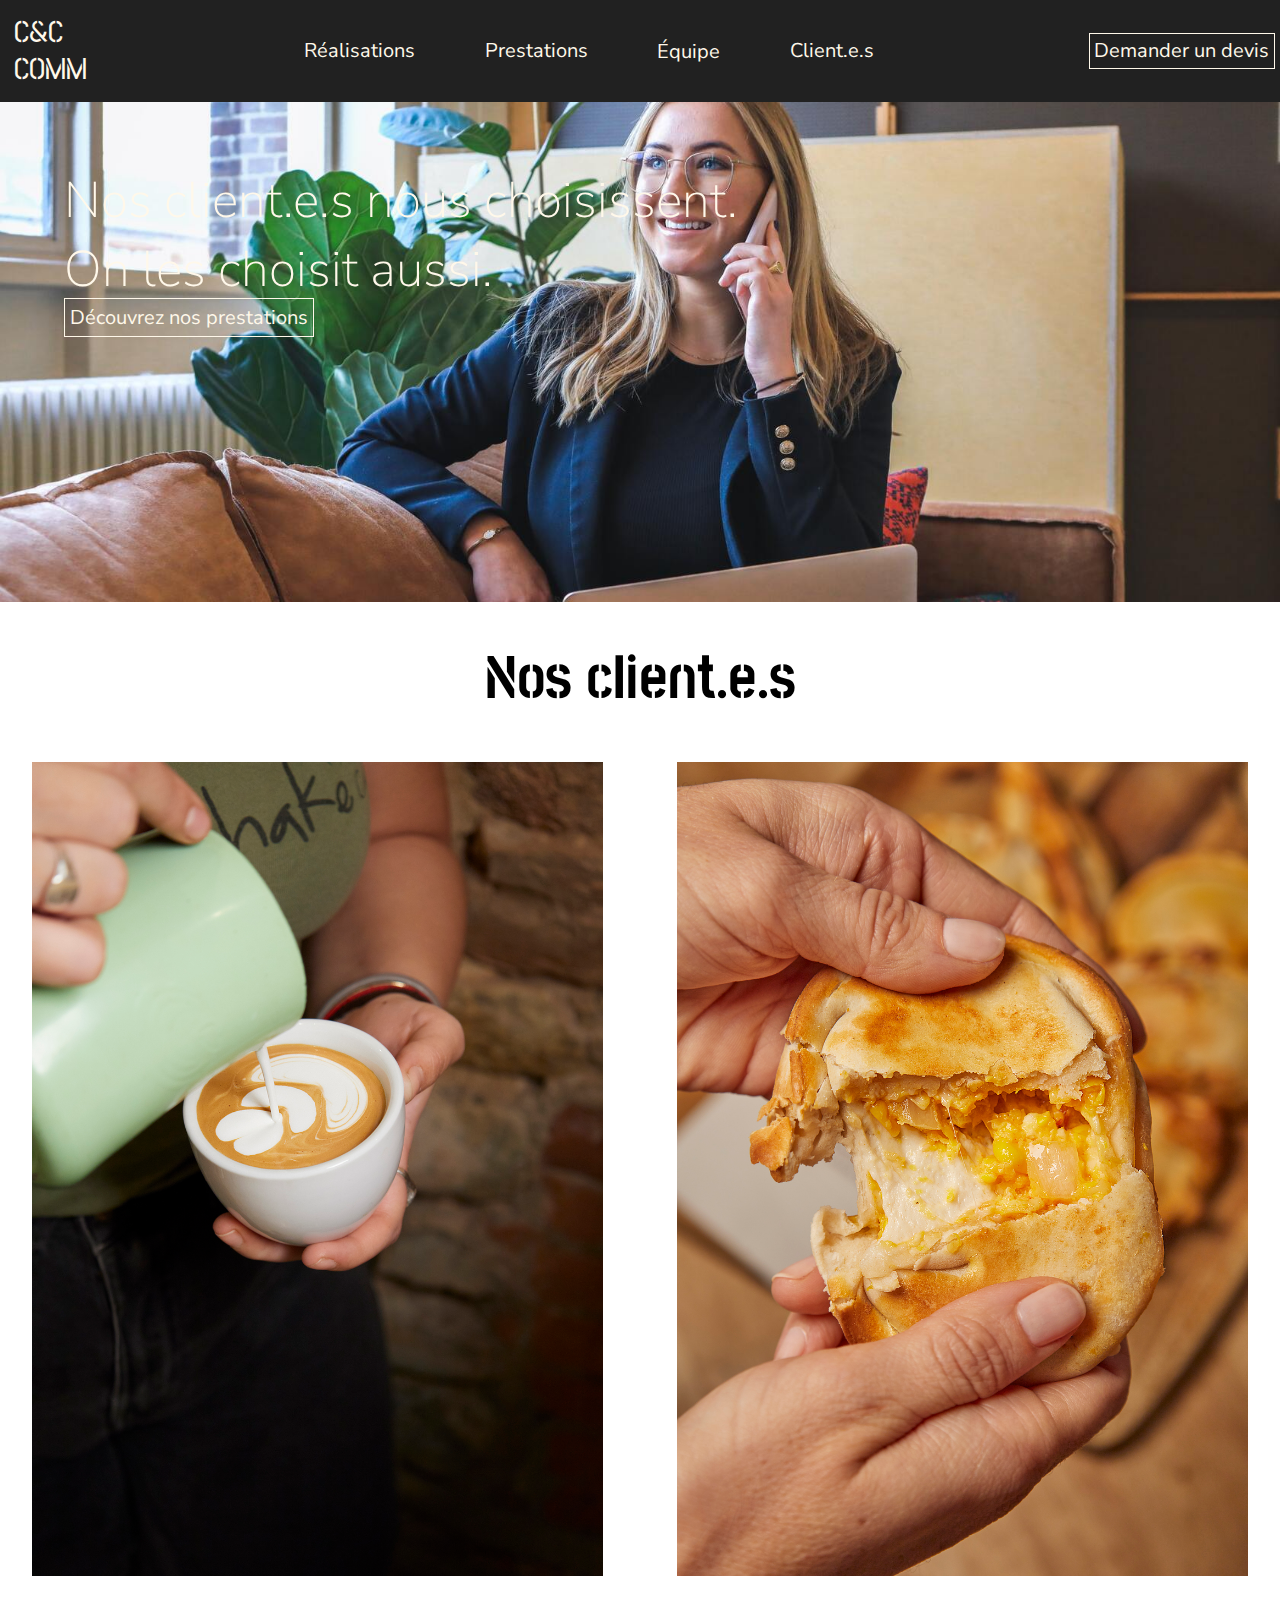
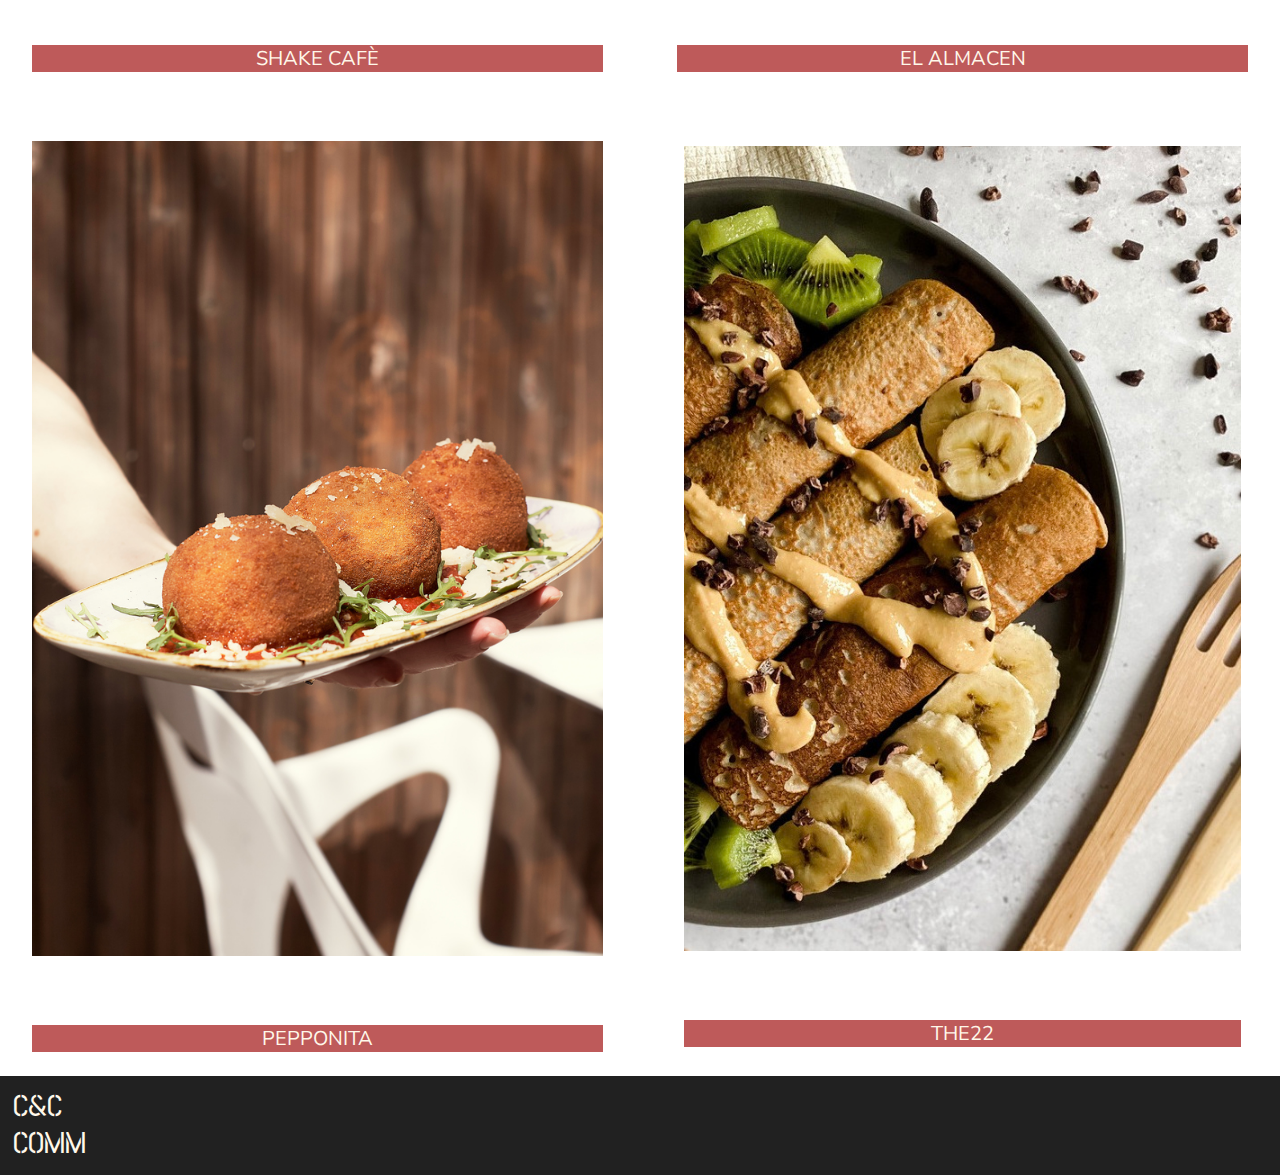
==== commit df127850: "Agregue un carousel con bootstrap en Index, agregue container-fluid al header y footer de las pagina" ====
--- a/pages/clients.html
+++ b/pages/clients.html
@@ -14,7 +14,7 @@
     <link rel="stylesheet" href="../css/styles.css">
 </head>
 <body>
-    <header>
+    <header class="container-fluid">
         <div>
             <a href="../index.html" class="logo">C&C<br>COMM</a>
         </div>
@@ -62,7 +62,7 @@
         </div>
         </section>
     </main>
-    <footer>
+    <footer class="container-fluid">
         <div>
             <a href="../index.html" class="logo">C&C<br>COMM</a>
         </div>
--- a/css/styles.css
+++ b/css/styles.css
@@ -135,13 +135,12 @@
 }
 .bannerSub{
     margin-top:3rem;
-    font-size: 1.5rem;
+    font-size: 3rem;
     width: 100%;
     padding:1% 4% 1% 4%;
     font-family: 'Nunito Sans', sans-serif;
     background-color: white;
     color:#212121;
-    font-size: 2rem;
     align-items: center;
     text-align: center;
 }
@@ -217,10 +216,18 @@
     color:#8B1A1A;
     font-size: 2rem;
 }
-.nosRealisationsIndex img{
+.carousel-inner img{
     width: 100%; 
     height: 40rem; 
     object-fit:cover;
+}
+.carousel-control-prev-icon:hover{
+    background-color: #BE5A5A;
+    padding: 2%;
+}
+.carousel-control-next-icon:hover{
+    background-color: #BE5A5A;
+    padding: 2%;
 }
 .buttonIndexRealisations{
     display: grid;
@@ -606,22 +613,20 @@
     width:100%;
     background-image: url("../assets/img/clients/clients-cover.jpg");
     background-size: cover;
-    height: 50rem;
+    height: 50rem; 
 }
 .bannerClients div{
     background-image: url("../assets/img/clients/clients-cover.jpg");
     background-size: cover;
-    display: grid;
     width: 100%;
     height: 50rem;
     padding: 5%;
     background-position: center;
     text-align: left;
-    color: #FFF8EA;  
+    color: #FFF8EA;    
 }
 .bannerClients h1{
-    display: grid;
-    grid-row: 1/4;
+    display: flex;
     align-items: center;
     font-size: 5rem;
     font-family: 'Nunito Sans', sans-serif;
@@ -629,17 +634,15 @@
     color:#FFF8EA;
 }
 .bannerClients a{
-    display: grid;
-    grid-row: 4/5;
+    flex-wrap: nowrap;
     border: 1px solid #FFF8EA;
+    padding:0.5rem;
     color: #FFF8EA;
-    width: 40%;
-    font-size:2rem;
-    font-family: 'Nunito Sans', sans-serif;
-    text-decoration: none;
-    text-align: center;
-    align-items: center;
-    justify-content: center;
+    width: 20%;
+    font-size:2rem;
+    font-family: 'Nunito Sans', sans-serif;
+    text-decoration: none;
+    text-align: center;
 }
 .bannerClients a:hover{
     background-color: #212121;
@@ -962,6 +965,9 @@
 .bannerClients a{
     font-size: 2rem;
     padding: 0%;
+}
+.clientsTitle{
+    font-size: 3rem;
 }
 }
 /*RESPONSIVE MOBILE*/
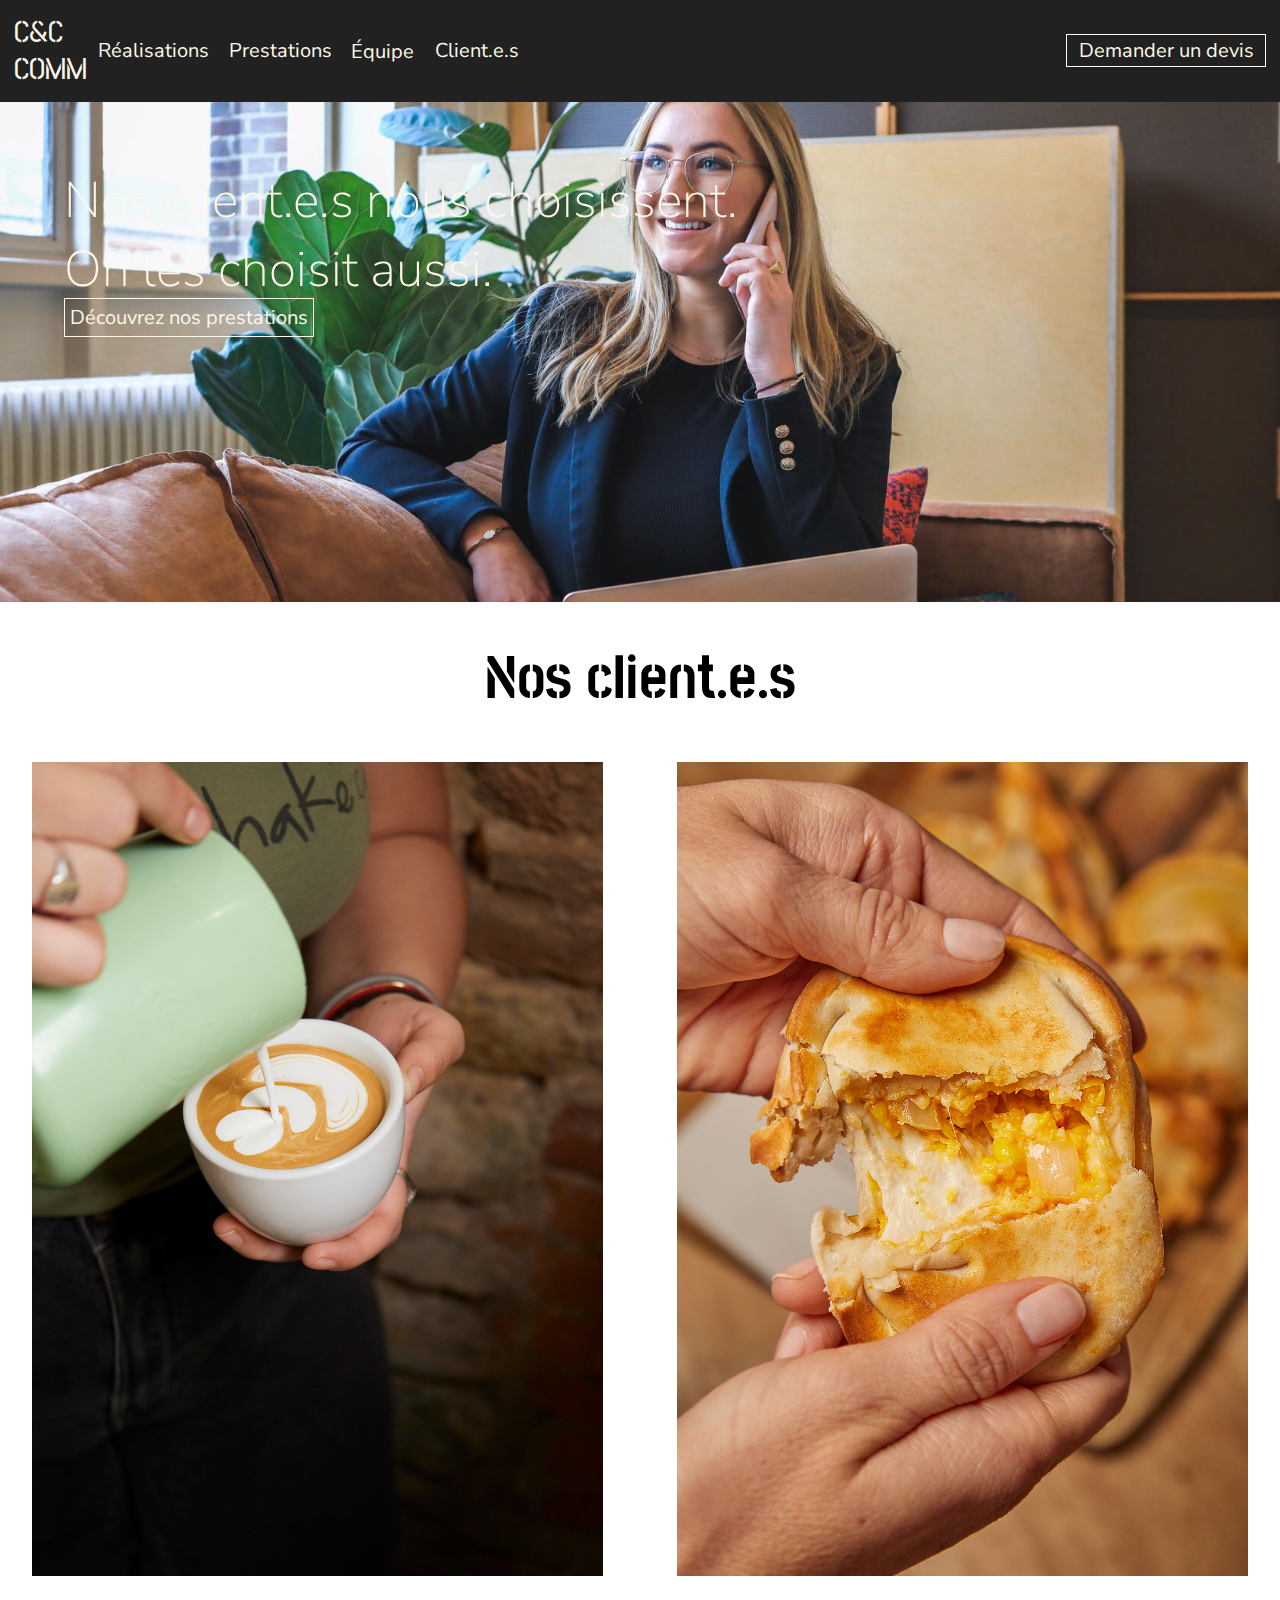
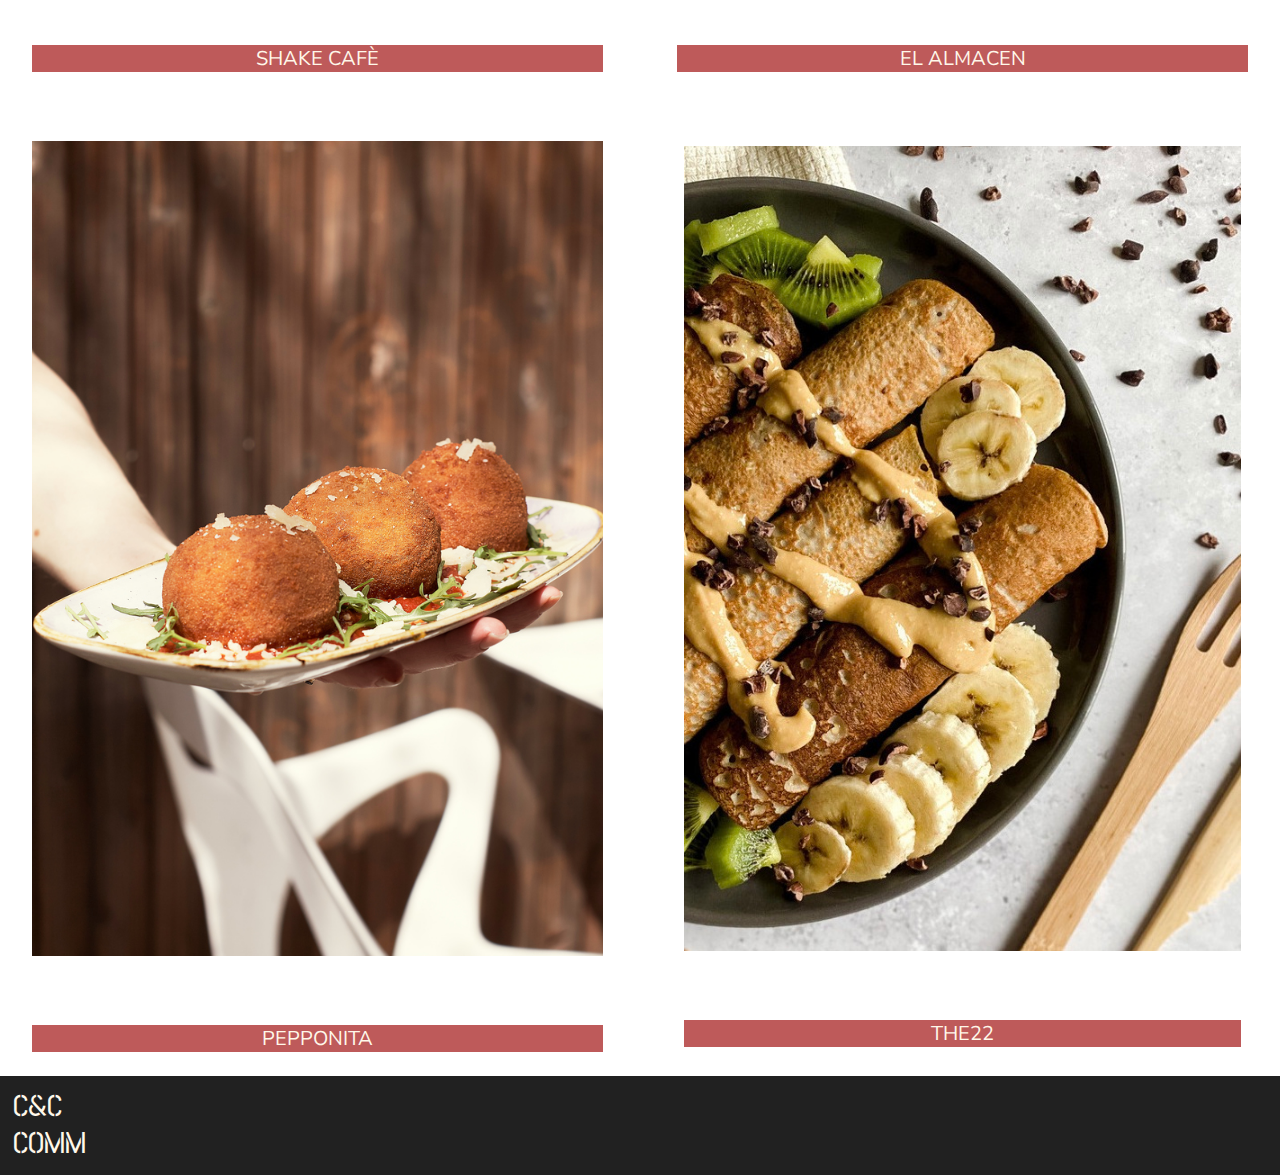
==== commit 69b40282: "Agregue el menu desplegable para responsive" ====
--- a/pages/clients.html
+++ b/pages/clients.html
@@ -11,6 +11,8 @@
     <link rel="preconnect" href="https://fonts.googleapis.com"> 
     <link rel="preconnect" href="https://fonts.gstatic.com" crossorigin> 
     <link href="https://fonts.googleapis.com/css2?family=Nunito+Sans:wght@200;400;700&family=Stick+No+Bills:wght@200;400;700&display=swap" rel="stylesheet">
+    <link href="https://cdn.jsdelivr.net/npm/bootstrap@5.3.0-alpha1/dist/css/bootstrap.min.css" rel="stylesheet" integrity="sha384-GLhlTQ8iRABdZLl6O3oVMWSktQOp6b7In1Zl3/Jr59b6EGGoI1aFkw7cmDA6j6gD" crossorigin="anonymous">
+    <link rel="stylesheet" href="https://fonts.googleapis.com/css2?family=Material+Symbols+Outlined:opsz,wght,FILL,GRAD@20..48,100..700,0..1,-50..200" />
     <link rel="stylesheet" href="../css/styles.css">
 </head>
 <body>
@@ -18,13 +20,17 @@
         <div>
             <a href="../index.html" class="logo">C&C<br>COMM</a>
         </div>
-        <nav>
-            <ul>
-                <li><a href="./realisations.html">Réalisations</a></li>
-                <li><a href="./prestations.html">Prestations</a></li>
-                <li><a href="./equipe.html">Équipe</a></li>
-                <li><a href="./clients.html">Client.e.s</a></li>
-            </ul>
+        <nav class="navWrapper">
+            <input type="checkbox" name="" id="toggle">
+            <label for="toggle"><span class="material-symbols-outlined">MENU</span></label>
+            <div class="menu">
+                <ul>
+                    <li><a href="./realisations.html">Réalisations</a></li>
+                    <li><a href="./prestations.html">Prestations</a></li>
+                    <li><a href="./equipe.html">Équipe</a></li>
+                    <li><a href="./clients.html">Client.e.s</a></li>
+                </ul>
+            </div>
         </nav>
         <div>
             <a href="./formulario.html" class="devis" target="blank">Demander un devis</a>
@@ -67,5 +73,7 @@
             <a href="../index.html" class="logo">C&C<br>COMM</a>
         </div>
     </footer>
+    <script src="https://cdn.jsdelivr.net/npm/@popperjs/core@2.11.6/dist/umd/popper.min.js" integrity="sha384-oBqDVmMz9ATKxIep9tiCxS/Z9fNfEXiDAYTujMAeBAsjFuCZSmKbSSUnQlmh/jp3" crossorigin="anonymous"></script>
+    <script src="https://cdn.jsdelivr.net/npm/bootstrap@5.3.0-alpha1/dist/js/bootstrap.min.js" integrity="sha384-mQ93GR66B00ZXjt0YO5KlohRA5SY2XofN4zfuZxLkoj1gXtW8ANNCe9d5Y3eG5eD" crossorigin="anonymous"></script>
 </body>
 </html>--- a/css/styles.css
+++ b/css/styles.css
@@ -10,7 +10,6 @@
 .containerGridIndex{
     display: grid;
     grid-template-columns: 1fr;
-    grid-template-rows: 10rem 100% auto;
 }
 header{ 
     display:flex;
@@ -25,12 +24,6 @@
     justify-content: space-between;
     align-items: center;
 }
-ul{
-    display: flex;
-    list-style: none;
-    flex-wrap: wrap;
-    column-gap: 7rem;
-}
 li a{
     background-color: #212121;
     color: #FFF8EA;
@@ -46,6 +39,31 @@
     padding:0.5rem;
     border: 1px solid #FFF8EA;
 }
+  .navWrapper{
+  width:100%;
+  margin: 0 auto;
+  padding: 1rem;
+  }
+  nav{
+      display: flex;
+      flex-wrap: wrap;
+      justify-content: space-between;
+      align-items: center;
+      background-color: #212121;
+      padding: 1 rem 1.5rem;
+      border-radius: 0.5rem;
+  }
+  .menu ul{
+  list-style: none;
+  display: flex;
+  gap: 2rem;
+  }
+  .menu ul li{
+     text-decoration: none;
+  }
+  nav #toggle, nav label{
+    display: none;  
+  }
 footer{
     border: 1% solid #212121;
     padding:1%;
@@ -60,13 +78,15 @@
     border: 1px solid #FFF8EA;
     background-color: #212121;
     color: #FFF8EA;
-    width: 105%;
-    align-items: center;
-    padding:2%;
-    font-size:2rem;
-    font-family: 'Nunito Sans', sans-serif;
-    text-decoration: none;
-    text-align: center;
+    width:20rem;
+    height: fit-content;
+    align-content: center;
+    padding:1%;
+    font-size:2rem;
+    font-family: 'Nunito Sans', sans-serif;
+    text-decoration: none;
+    text-align: center;
+    justify-content: center;
 }
 .devis:hover{
     border: 1px solid #FFF8EA;
@@ -134,14 +154,16 @@
     background-color: #BE5A5A; 
 }
 .bannerSub{
-    margin-top:3rem;
+    display: grid;
+    grid-row: 9/10;
     font-size: 3rem;
     width: 100%;
+    height: fit-content;
     padding:1% 4% 1% 4%;
     font-family: 'Nunito Sans', sans-serif;
     background-color: white;
+    border: white 3px solid;
     color:#212121;
-    align-items: center;
     text-align: center;
 }
 .nosPrestationsIndex{
@@ -155,7 +177,7 @@
     font-size: 5rem;
     text-align: center;
     font-family: 'Stick No Bills', sans-serif;
-    margin-top: 10rem;
+    margin-top: 5rem;
 }
 .nosPrestionsIndexImg{
     display: grid;
@@ -179,15 +201,15 @@
 }
 .buttonIndexPrestations{
     display: grid;
-    grid-template-columns: 1fr 1fr 1fr;
+    grid-template-columns:repeat(6, 1fr);
     align-content: center;
 }
 .buttonIndexPrestations a{
-    grid-column:2/ 3;
+    grid-column:2/6;
     color:#FFF8EA;
     background-color:#BE5A5A;
     width: 100%;
-    height: 4rem;
+    height: fit-content;
     padding: 1%;
     font-size:2rem;
     font-family: 'Nunito Sans', sans-serif;
@@ -231,16 +253,16 @@
 }
 .buttonIndexRealisations{
     display: grid;
-    grid-template-columns: 1fr 1fr 1fr;
+    grid-template-columns:repeat(6, 1fr);
     align-content: center;
 }
 .buttonIndexRealisations a{
     margin-top: 2rem;
-    grid-column:2/ 3;
+    grid-column:2/ 6;
     color:#FFF8EA;
     background-color:#BE5A5A;
     width: 100%;
-    height: 4rem;
+    height: fit-content;
     padding: 1%;
     font-size:2rem;
     font-family: 'Nunito Sans', sans-serif;
@@ -273,15 +295,15 @@
 }
 .buttonIndexDevis{
     display: grid;
-    grid-template-columns: 1fr 1fr 1fr;
+    grid-template-columns:repeat(6, 1fr);
     align-content: center;
 }
 .buttonIndexDevis a{
-    grid-column:2/ 3;
+    grid-column:2/6;
     color:#FFF8EA;
     background-color:#BE5A5A;
     width: 100%;
-    height: 4rem;
+    height: fit-content;
     padding: 1%;
     font-size:2rem;
     font-family: 'Nunito Sans', sans-serif;
@@ -811,7 +833,8 @@
         border: 1px solid #FFF8EA;
         background-color: #212121;
         color: #FFF8EA;
-        width: 105%;
+        width: 18rem;
+        height: fit-content;
         align-items: center;
         padding:1%;
         font-size:1.5rem;
@@ -823,9 +846,9 @@
         font-size: 4rem;
     }
     .bannerSub{
-        margin-top:8rem;
         font-size: 1.5rem;
         width: 100%;
+        height: fit-content;
         padding:1% 3% 1% 3%;
         font-size: 1.5rem;
     }
@@ -853,39 +876,13 @@
         align-content: center;
         text-align: center;
     }
-    .buttonIndexPrestations{
-        display: grid;
-        grid-template-columns: 1fr 1fr 1fr;
-        align-content: center;
-    }
     .buttonIndexPrestations a{
-        grid-column:2/ 3;
-        color:#FFF8EA;
-        background-color:#BE5A5A;
-        width: 100%;
-        height: 3rem;
-        padding: 1%;
         font-size:1.5rem;
-        font-family: 'Nunito Sans', sans-serif;
-        text-decoration: none;
-        text-transform: uppercase;
-        justify-content: center;
-        text-align: center;
+        height: fit-content;
     }
     .buttonIndexRealisations a{
-        margin-top: 2rem;
-        grid-column:2/ 3;
-        color:#FFF8EA;
-        background-color:#BE5A5A;
-        width: 100%;
-        height: 3rem;
-        padding: 1%;
         font-size:1.5rem;
-        font-family: 'Nunito Sans', sans-serif;
-        text-decoration: none;
-        text-transform: uppercase;
-        justify-content: center;
-        text-align: center;
+        height: fit-content;
     }
     .besoinParticulierIndex p{
         font-family:'Nunito Sans', sans-serif;
@@ -894,32 +891,39 @@
         font-size: 2rem;
     }
     .buttonIndexDevis a{
-        grid-column:2/ 3;
-        color:#FFF8EA;
-        background-color:#BE5A5A;
+        font-size:1.5rem;
+        height: fit-content;
+    }
+    /*pagina realisations*/
+    nav .menu{
         width: 100%;
-        height: 3rem;
-        padding: 1%;
-        font-size:1.5rem;
-        font-family: 'Nunito Sans', sans-serif;
-        text-decoration: none;
-        text-transform: uppercase;
-        justify-content: center;
-        text-align: center;
-    }
-    /*pagina realisations*/
+        height: 0;
+        overflow: hidden;
+    }
+    .menu ul{
+        flex-direction: column;
+        align-items: center;
+        padding:0.5rem 0;
+    }
+    nav label{
+        display: inline-flex;
+        cursor: pointer;
+    }
+    nav #toggle:checked ~ .menu{
+      height: 100%;  
+    }
     .bannerRealisations h1{
         font-size: 4rem;
     }
     .realisations h2{
-        font-size:6rem;
+        font-size:5rem;
     }
     /*pagina prestations*/
     .bannerPrestations h1{
         font-size: 4rem;
     }
     .prestationsTitle{
-        font-size: 4rem;
+        font-size: 5rem;
         margin: 2rem;
     }
     .prestations div h2{
@@ -932,18 +936,14 @@
         padding: 1%;
     }
     .prestationsButtons a{
-        display: grid;
-        column-gap: 1rem;
         font-size: 1.5rem;
-        width: 100%;
-        height: 60%;
-        margin-top: 2rem;
-        margin-bottom: 3rem;
-        align-items: center;
     }
     /*pagina equipe*/
+    .bannerEquipe h1{
+        font-size: 4rem;
+    }
     .nousSommes h2{
-        font-size: 6rem;
+        font-size: 5rem;
     }
     .nousSommes img{
         width: 50%;
@@ -966,8 +966,8 @@
     font-size: 2rem;
     padding: 0%;
 }
-.clientsTitle{
-    font-size: 3rem;
+.clientsTitle h2{
+    font-size: 5rem;
 }
 }
 /*RESPONSIVE MOBILE*/
@@ -998,9 +998,8 @@
         align-items: center;
     }
     ul{
-        display: flex;
+        display: inline;
         list-style: none;
-        flex-wrap: wrap;
         column-gap: 0.5rem;
     }
     li a{
@@ -1018,7 +1017,6 @@
         font-size:1.5rem;
     }
     .bannerSub{
-        margin-top:8rem;
         font-size: 1.2rem;
         width: 100%;
         padding:1% 4% 1% 4%;
@@ -1048,69 +1046,29 @@
     .nosPrestationsIndexImg div{
         display: flex;
         justify-content: space-evenly;
-        align-items: center;
-        align-content: center;
-        text-align: center;
-    }
-    .buttonIndexPrestations{
-        display: grid;
-        grid-template-columns: 1fr 5fr 1fr;
-        align-content: center;
     }
     .buttonIndexPrestations a{
-        grid-column:2/ 3;
-        color:#FFF8EA;
-        background-color:#BE5A5A;
-        width: 100%;
-        height: 3rem;
-        padding: 1%;
         font-size:1.2rem;
-        font-family: 'Nunito Sans', sans-serif;
-        text-decoration: none;
-        text-transform: uppercase;
-        justify-content: center;
-        text-align: center;
-        align-items: center;
+        grid-column: 2/6;
+        height: fit-content;
     }
     .buttonIndexRealisations{
         display: grid;
-        grid-template-columns: 1fr 5fr 1fr;
+        grid-template-columns: repeat(6, 1fr);
         align-content: center;
     }
     .buttonIndexRealisations a{
-        margin-top: 2rem;
-        grid-column:2/ 3;
-        color:#FFF8EA;
-        background-color:#BE5A5A;
-        width: 100%;
-        height: 3rem;
-        padding: 1%;
+        grid-column: 2/6;
         font-size:1.2rem;
-        font-family: 'Nunito Sans', sans-serif;
-        text-decoration: none;
-        text-transform: uppercase;
-        justify-content: center;
-        text-align: center;
-        align-items: center;
+        height: fit-content;
     }
     .besoinParticulierIndex p{
-        font-family:'Nunito Sans', sans-serif;
-        font-weight: light;
-        text-align: center;
         font-size: 1.5rem;
     }
-    .buttonIndexDevis{
-        display: grid;
-        grid-template-columns: 1fr 5fr 1fr;
-        align-content: center;
-    }
     .buttonIndexDevis a{
-        grid-column:2/ 3;
-        width: 100%;
-        height: 3rem;
-        padding: 1%;
+        grid-column: 2/6;
         font-size:1.2rem;
-        align-items: center;
+        height: fit-content;
     }
     /*pagina realisations*/
     .bannerRealisations h1{
